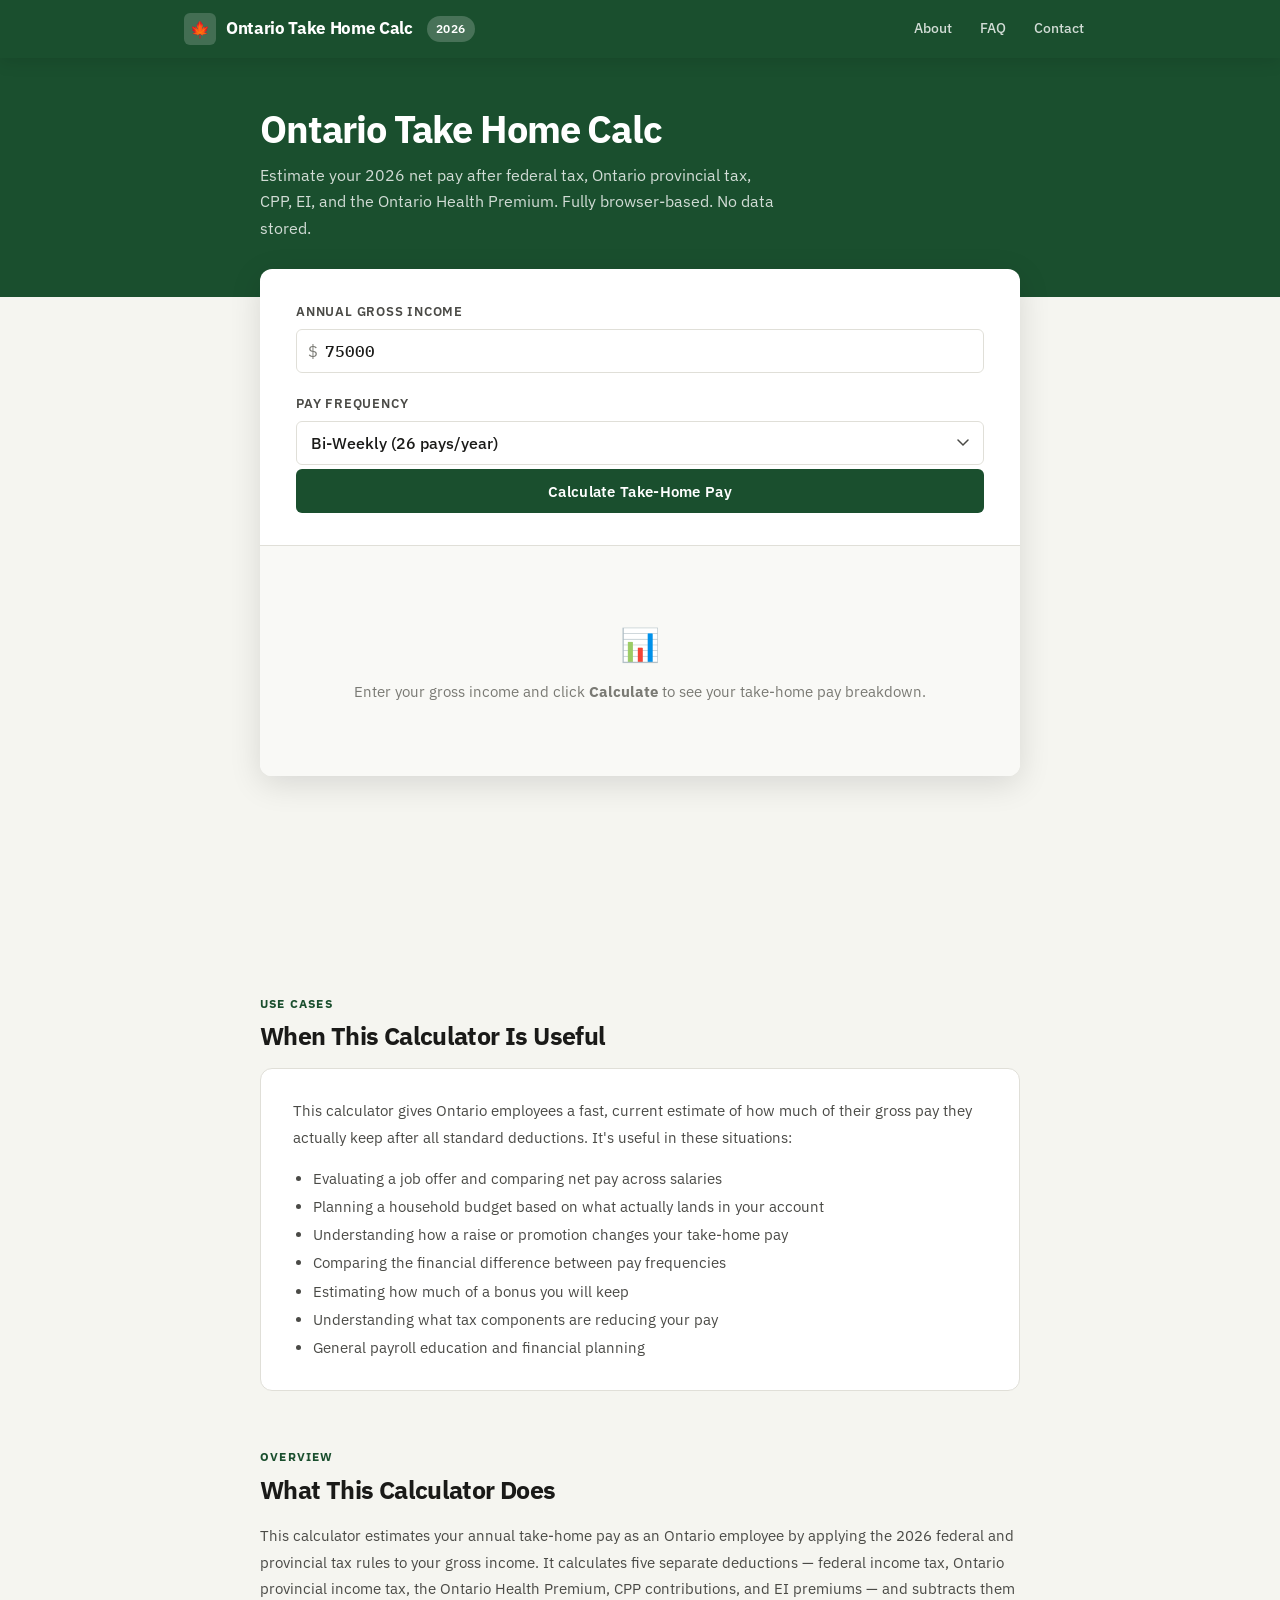
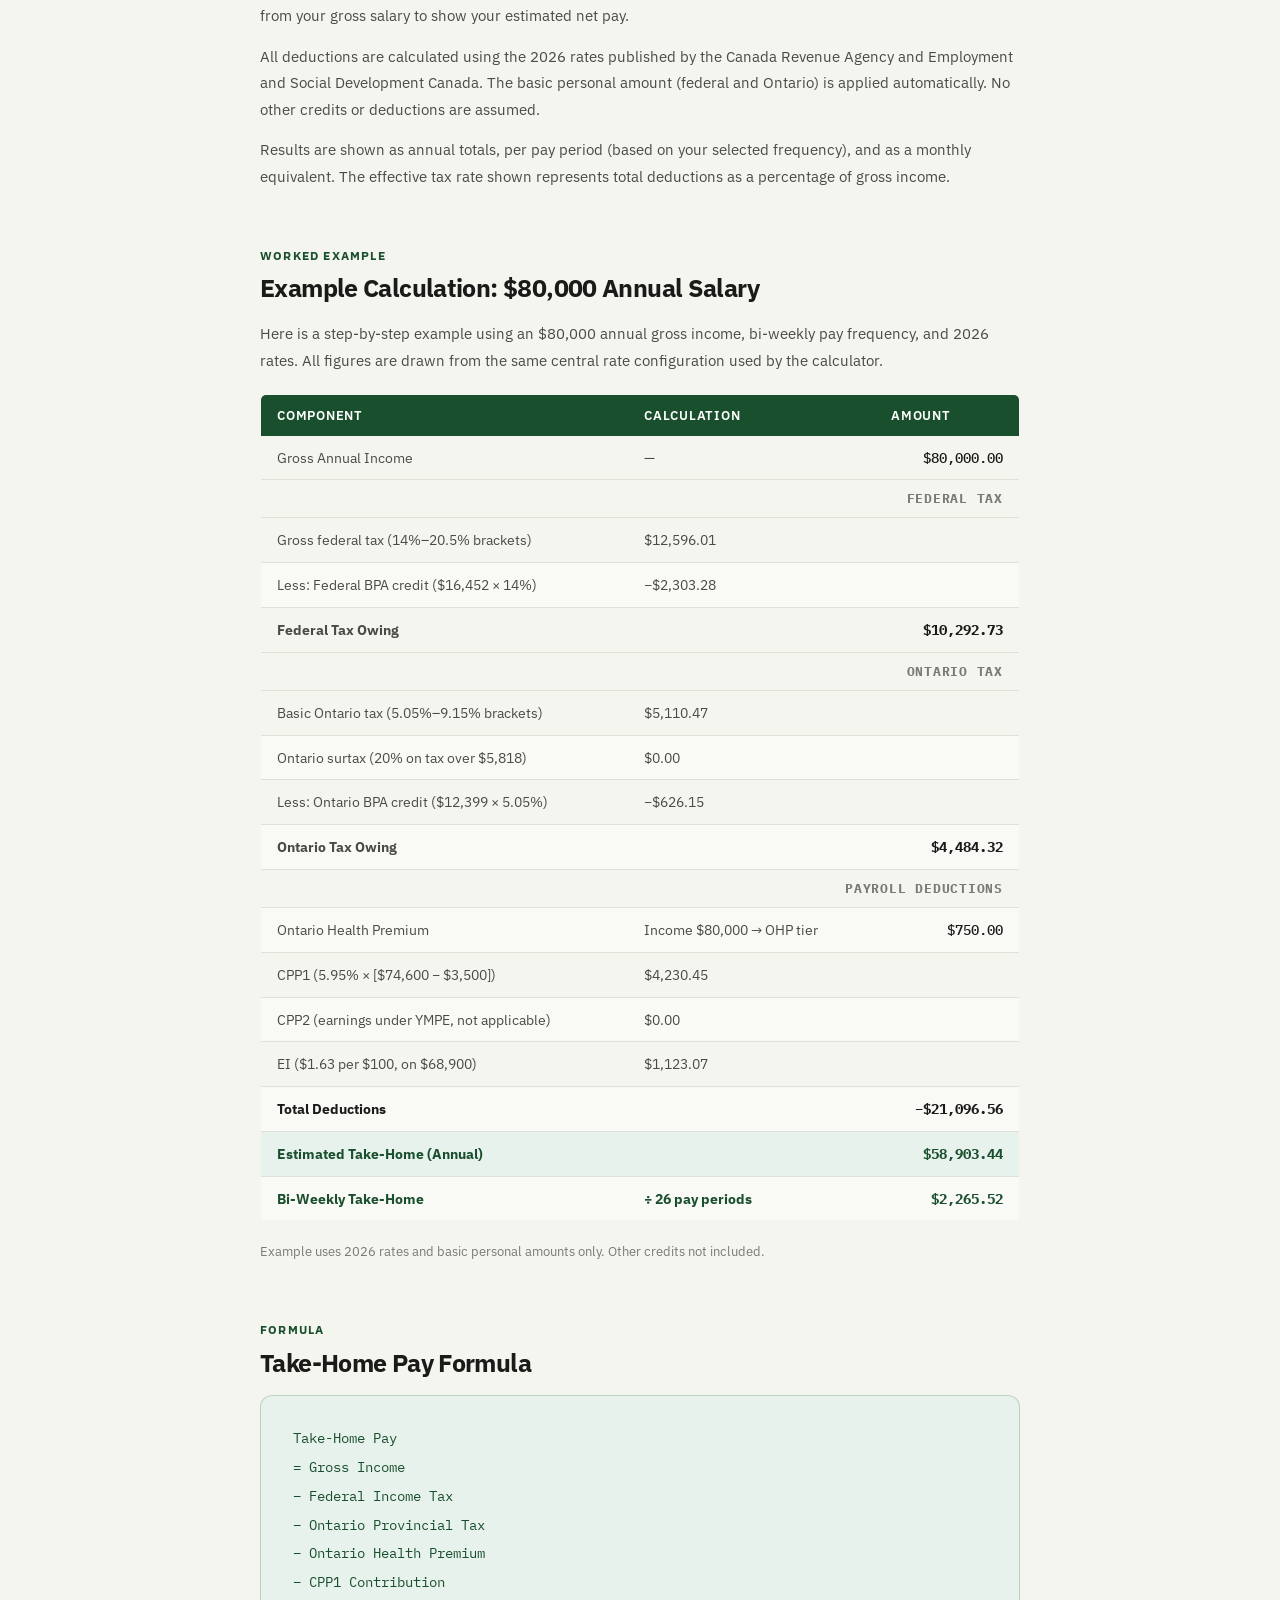
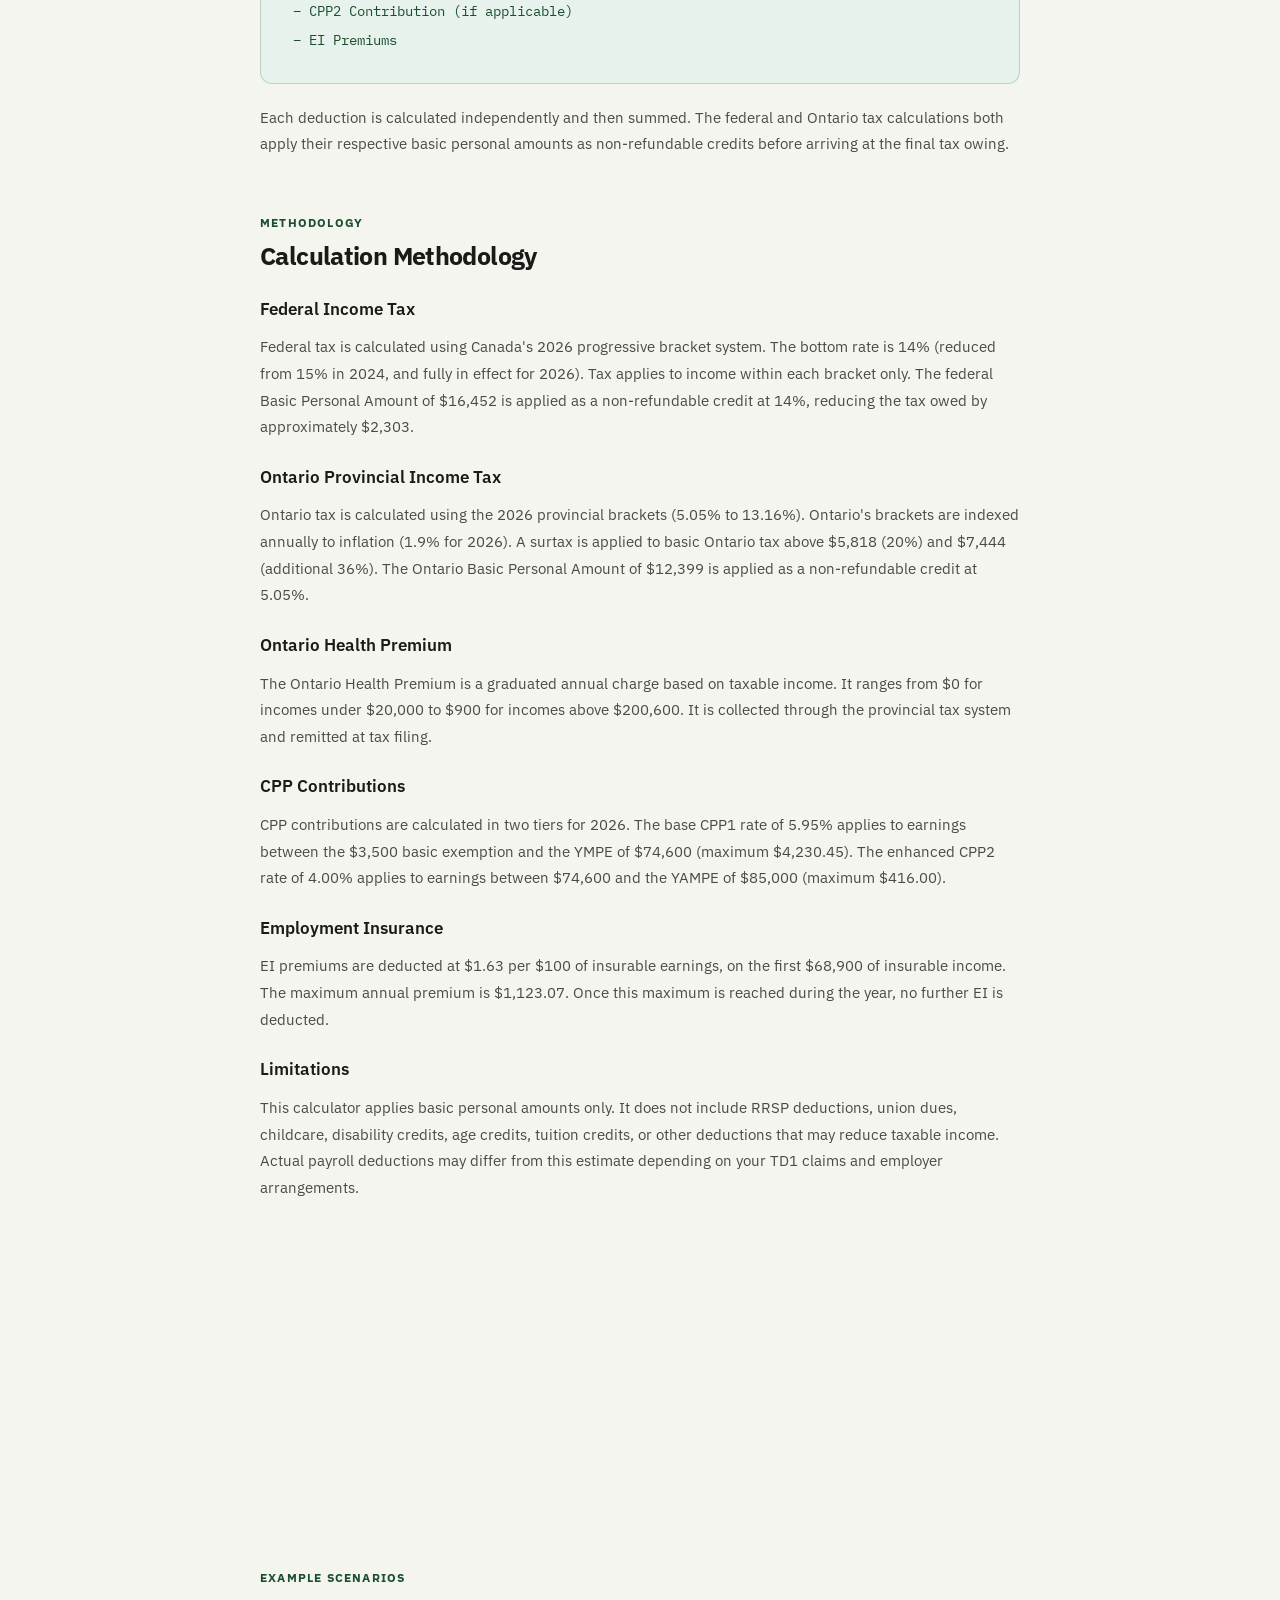
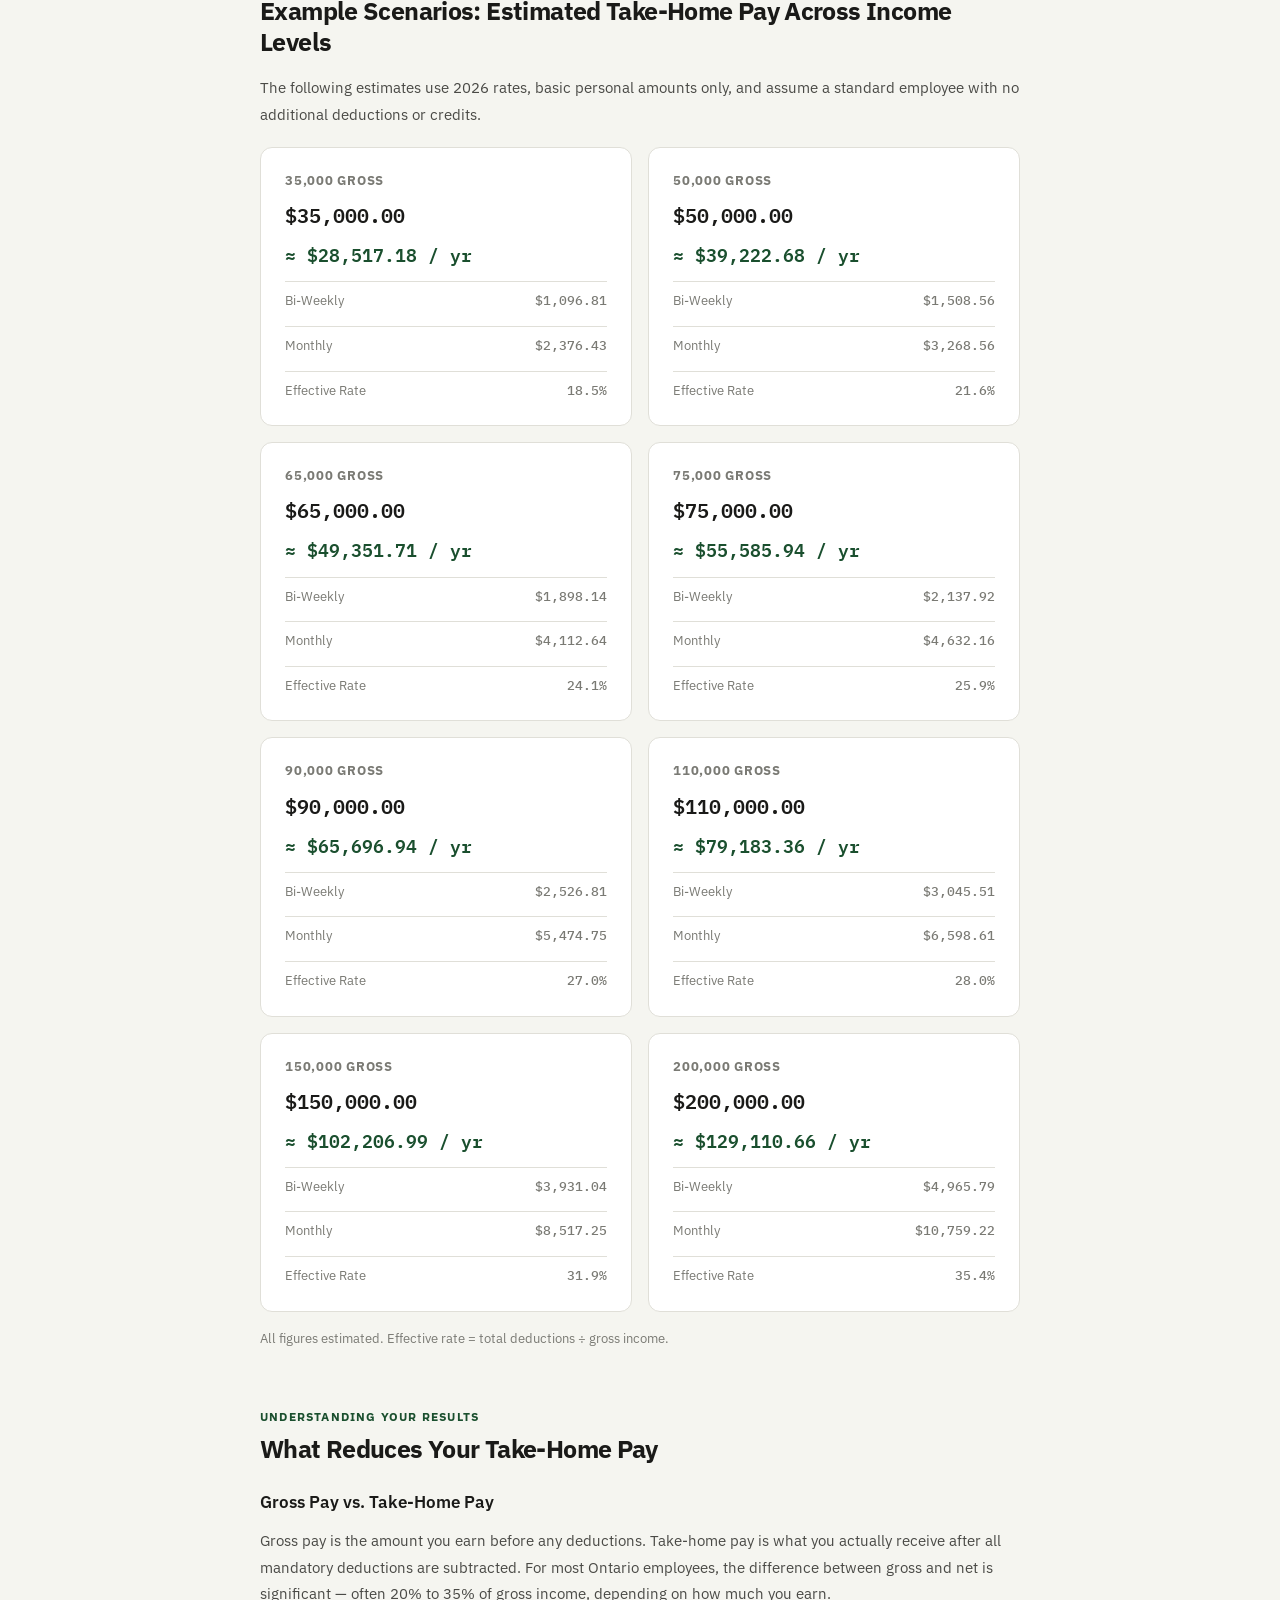
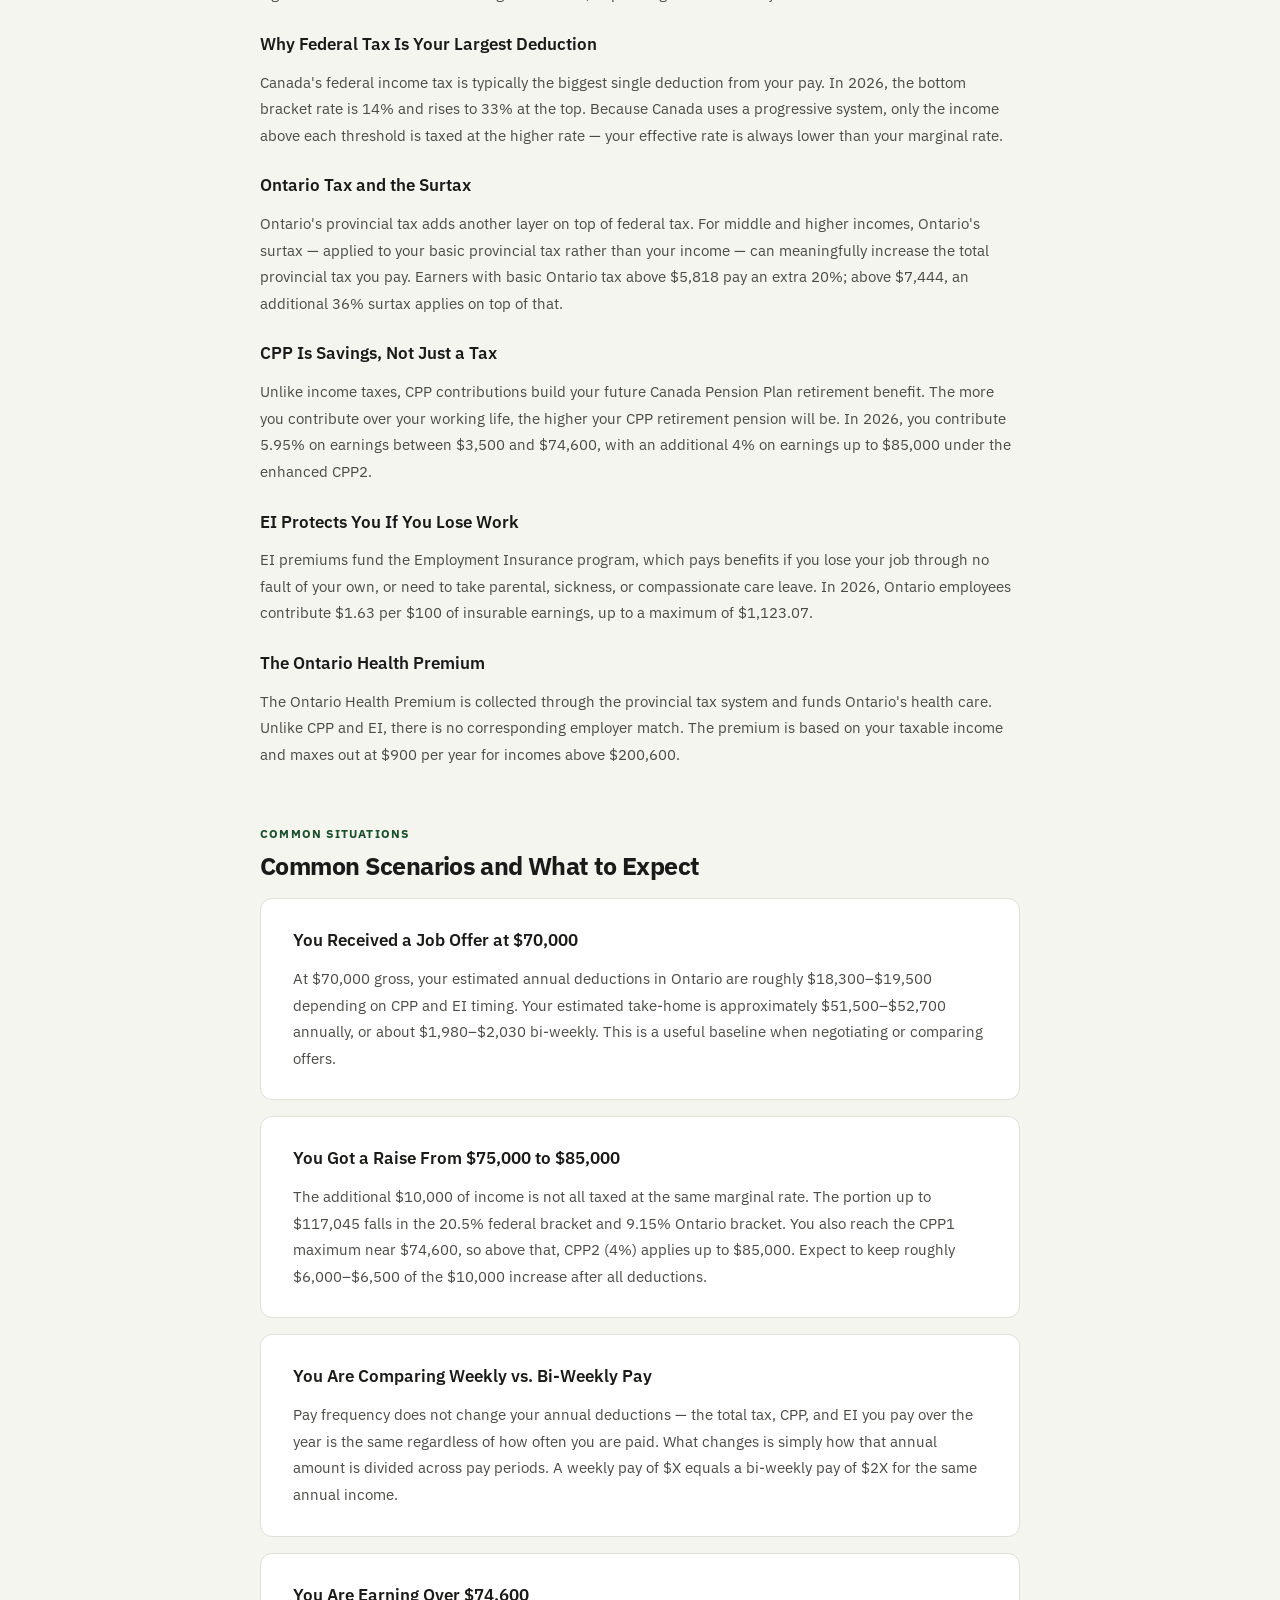
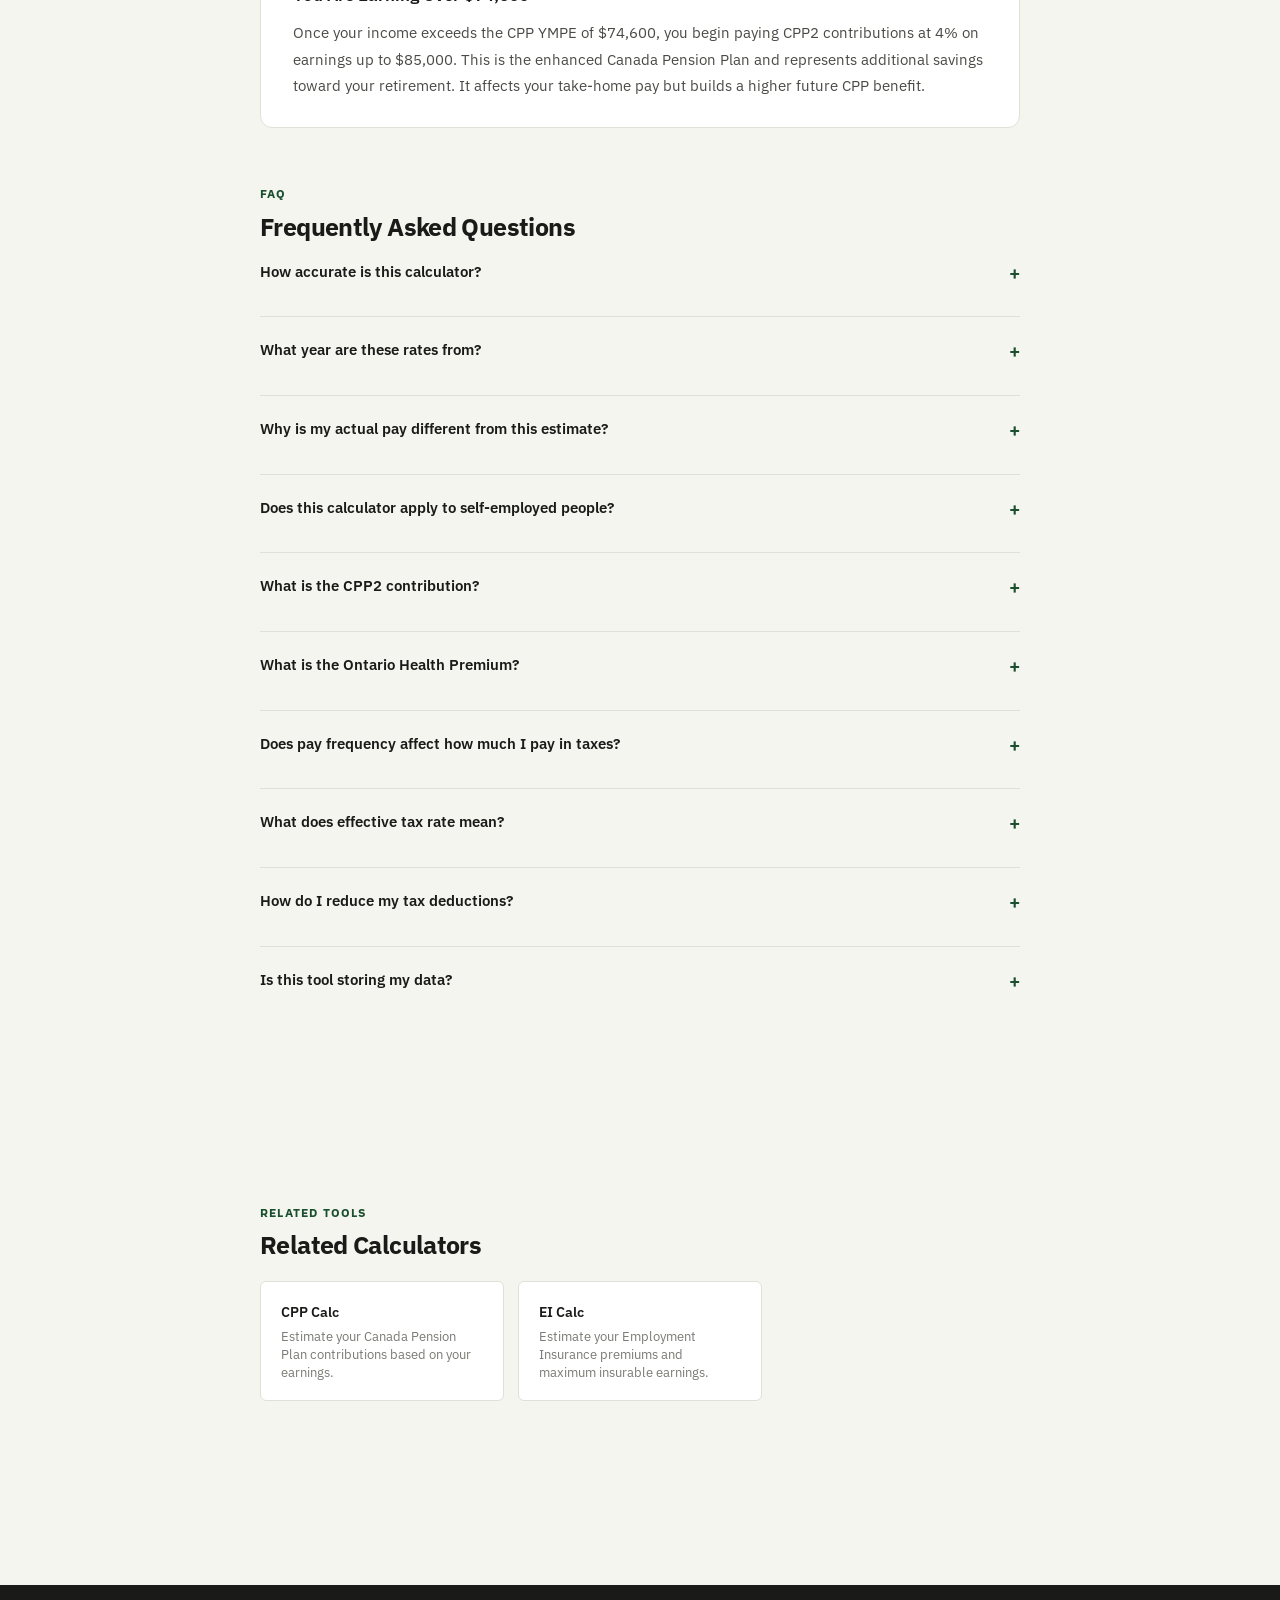
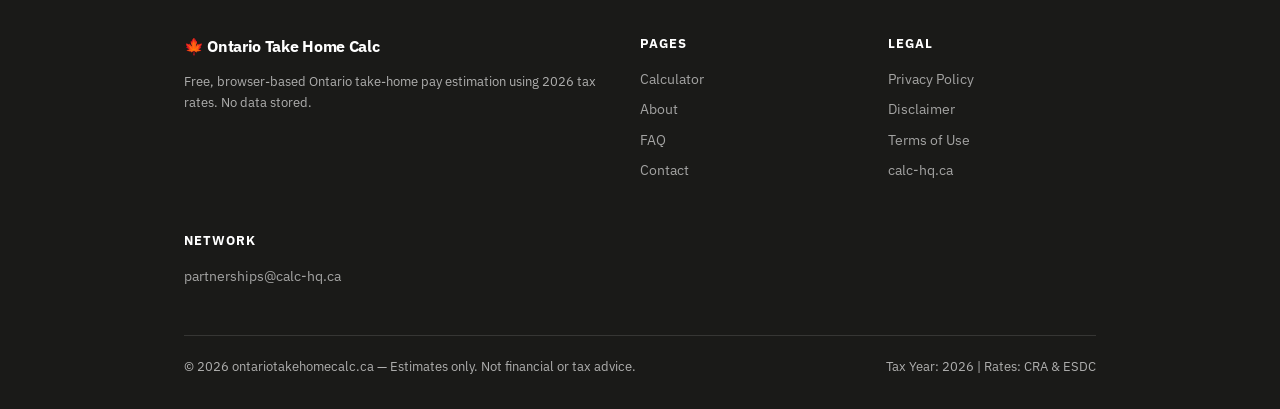
==== index.html @ 79138fdd "updated" ====
<!DOCTYPE html>
<html lang="en-CA">
<head>
  <meta charset="UTF-8">
  <meta name="viewport" content="width=device-width, initial-scale=1.0">
  <title>Ontario Take Home Calc | ontariotakehomecalc.ca</title>
  <meta name="description" content="Calculate your Ontario take-home pay for 2026. Estimates federal tax, Ontario provincial tax, CPP, EI, and Ontario Health Premium based on current 2026 rates.">
  <meta name="robots" content="index, follow">
  <link rel="canonical" href="https://ontariotakehomecalc.ca/">
  <link rel="stylesheet" href="css/style.css">
  <script type="application/ld+json">
  {
    "@context": "https://schema.org",
    "@type": "WebApplication",
    "name": "Ontario Take Home Calc",
    "url": "https://ontariotakehomecalc.ca/",
    "description": "A free browser-based tool to estimate Ontario take-home pay after federal tax, Ontario provincial tax, CPP, EI, and the Ontario Health Premium.",
    "applicationCategory": "FinanceApplication",
    "operatingSystem": "All",
    "browserRequirements": "Requires JavaScript",
    "offers": {
      "@type": "Offer",
      "price": "0",
      "priceCurrency": "CAD"
    }
  }
  </script>
  <!-- Google AdSense -->
  <script async src="https://pagead2.googlesyndication.com/pagead/js/adsbygoogle.js?client=ca-pub-7744853829365165" crossorigin="anonymous"></script>
</head>
<body>

<!-- HEADER -->
<header class="site-header">
  <div class="container">
    <div class="header-inner">
      <a href="/" class="logo">
        <span class="logo-icon">🍁</span>
        Ontario Take Home Calc
        <span class="year-badge">2026</span>
      </a>
      <nav class="header-nav">
        <a href="about.html">About</a>
        <a href="faq.html">FAQ</a>
        <a href="contact.html">Contact</a>
      </nav>
    </div>
  </div>
</header>

<!-- HERO -->
<section class="hero">
  <div class="container">
    <div class="content-width">
      <h1>Ontario Take Home Calc</h1>
      <p>Estimate your 2026 net pay after federal tax, Ontario provincial tax, CPP, EI, and the Ontario Health Premium. Fully browser-based. No data stored.</p>
    </div>
  </div>
</section>

<!-- CALCULATOR -->
<div class="container">
  <div class="content-width">
    <div class="calc-card" id="calculator">

      <!-- INPUTS -->
      <div class="calc-form-section">
        <div class="form-grid">
          <div class="form-group full">
            <label for="grossIncome">Annual Gross Income</label>
            <div class="input-prefix-wrap">
              <span class="input-prefix">$</span>
              <input type="number" id="grossIncome" min="0" max="2000000" step="1000" value="75000" placeholder="e.g. 75000">
            </div>
          </div>
          <div class="form-group full">
            <label for="payFrequency">Pay Frequency</label>
            <select id="payFrequency">
              <option value="weekly">Weekly (52 pays/year)</option>
              <option value="biweekly" selected>Bi-Weekly (26 pays/year)</option>
              <option value="semimonthly">Semi-Monthly (24 pays/year)</option>
              <option value="monthly">Monthly (12 pays/year)</option>
              <option value="annually">Annually (1 pay/year)</option>
            </select>
          </div>
        </div>
        <button class="calc-btn" id="calcBtn" onclick="runCalculator()">Calculate Take-Home Pay</button>
      </div>

      <!-- RESULTS -->
      <div class="calc-results-section" id="resultsSection">
        <div class="results-placeholder" id="resultsPlaceholder">
          <div style="font-size:2rem">📊</div>
          <p>Enter your gross income and click <strong>Calculate</strong> to see your take-home pay breakdown.</p>
        </div>
        <div id="resultsOutput" style="display:none">

          <div class="results-header">
            <div class="takehome-display">
              <div class="takehome-label">Estimated Take-Home Pay</div>
              <div class="takehome-amount" id="r-annualTakeHome">—</div>
              <div class="takehome-period" id="r-annualLabel">Annual</div>
            </div>
            <div class="effective-rate-chip" id="r-effectiveRate">—% effective rate</div>
          </div>

          <!-- Period comparison -->
          <div class="period-grid" id="r-periodGrid">
            <!-- populated by JS -->
          </div>

          <!-- Breakdown table -->
          <div class="results-breakdown" style="margin-top:24px">
            <div class="breakdown-row section-header">Income &amp; Deductions — Tax Year 2026</div>
            <div class="breakdown-row">
              <span class="breakdown-label">Gross Annual Income</span>
              <span class="breakdown-value" id="r-gross">—</span>
            </div>
            <div class="breakdown-row section-header">Federal</div>
            <div class="breakdown-row">
              <span class="breakdown-label">Federal Income Tax<br><span class="breakdown-sub">2026 brackets (14%–33%)</span></span>
              <span class="breakdown-value deduction-amount" id="r-federalTax">—</span>
            </div>
            <div class="breakdown-row section-header">Provincial</div>
            <div class="breakdown-row">
              <span class="breakdown-label">Ontario Provincial Tax<br><span class="breakdown-sub">2026 brackets (5.05%–13.16%) + surtax</span></span>
              <span class="breakdown-value deduction-amount" id="r-ontarioTax">—</span>
            </div>
            <div class="breakdown-row">
              <span class="breakdown-label">Ontario Health Premium<br><span class="breakdown-sub">Based on taxable income</span></span>
              <span class="breakdown-value deduction-amount" id="r-ohp">—</span>
            </div>
            <div class="breakdown-row section-header">Payroll Deductions</div>
            <div class="breakdown-row">
              <span class="breakdown-label">CPP1 Contribution<br><span class="breakdown-sub">5.95% on earnings $3,500–$74,600</span></span>
              <span class="breakdown-value deduction-amount" id="r-cpp1">—</span>
            </div>
            <div class="breakdown-row" id="r-cpp2row">
              <span class="breakdown-label">CPP2 Contribution<br><span class="breakdown-sub">4.00% on earnings $74,600–$85,000</span></span>
              <span class="breakdown-value deduction-amount" id="r-cpp2">—</span>
            </div>
            <div class="breakdown-row">
              <span class="breakdown-label">Employment Insurance (EI)<br><span class="breakdown-sub">$1.63 per $100, max $68,900 insurable</span></span>
              <span class="breakdown-value deduction-amount" id="r-ei">—</span>
            </div>
            <div class="breakdown-row total">
              <span class="breakdown-label">Total Deductions</span>
              <span class="breakdown-value deduction-amount" id="r-totalDeductions">—</span>
            </div>
            <div class="breakdown-row" style="background:var(--accent-light);">
              <span class="breakdown-label" style="font-weight:700;color:var(--accent)">Estimated Annual Take-Home</span>
              <span class="breakdown-value" style="font-weight:700;color:var(--accent);font-size:1.05rem" id="r-takeHomeBottom">—</span>
            </div>
          </div>

          <div class="disclaimer-note">
            ⚠️ <strong>Estimate only.</strong> This calculator uses 2026 federal and Ontario rates with the basic personal amount applied. It does not account for RRSP deductions, other tax credits, additional income sources, or employer-specific arrangements. For precise payroll calculations, consult a payroll professional or use CRA's Payroll Deductions Online Calculator.
          </div>
        </div>
      </div>
    </div>

    <!-- Ad unit -->
    <div class="ad-unit">
      <ins class="adsbygoogle" style="display:block;width:728px;height:90px;" data-ad-client="ca-pub-7744853829365165" data-ad-slot="auto" data-ad-format="horizontal"></ins>
    </div>

  </div><!-- end content-width -->
</div><!-- end container -->


<!-- AUTHORITY CONTENT -->
<div class="container page-content">
  <div class="content-width">

    <!-- WHEN THIS CALCULATOR IS USEFUL -->
    <section class="section">
      <div class="section-label">Use Cases</div>
      <h2>When This Calculator Is Useful</h2>
      <div class="info-box">
        <p>This calculator gives Ontario employees a fast, current estimate of how much of their gross pay they actually keep after all standard deductions. It's useful in these situations:</p>
        <ul style="padding-left:20px;margin-top:10px;color:var(--text-secondary);font-size:0.93rem;line-height:1.9">
          <li>Evaluating a job offer and comparing net pay across salaries</li>
          <li>Planning a household budget based on what actually lands in your account</li>
          <li>Understanding how a raise or promotion changes your take-home pay</li>
          <li>Comparing the financial difference between pay frequencies</li>
          <li>Estimating how much of a bonus you will keep</li>
          <li>Understanding what tax components are reducing your pay</li>
          <li>General payroll education and financial planning</li>
        </ul>
      </div>
    </section>

    <!-- WHAT THIS CALCULATOR DOES -->
    <section class="section">
      <div class="section-label">Overview</div>
      <h2>What This Calculator Does</h2>
      <p>This calculator estimates your annual take-home pay as an Ontario employee by applying the 2026 federal and provincial tax rules to your gross income. It calculates five separate deductions — federal income tax, Ontario provincial income tax, the Ontario Health Premium, CPP contributions, and EI premiums — and subtracts them from your gross salary to show your estimated net pay.</p>
      <p>All deductions are calculated using the 2026 rates published by the Canada Revenue Agency and Employment and Social Development Canada. The basic personal amount (federal and Ontario) is applied automatically. No other credits or deductions are assumed.</p>
      <p>Results are shown as annual totals, per pay period (based on your selected frequency), and as a monthly equivalent. The effective tax rate shown represents total deductions as a percentage of gross income.</p>
    </section>

    <!-- EXAMPLE CALCULATION -->
    <section class="section">
      <div class="section-label">Worked Example</div>
      <h2>Example Calculation: $80,000 Annual Salary</h2>
      <p>Here is a step-by-step example using an $80,000 annual gross income, bi-weekly pay frequency, and 2026 rates. All figures are drawn from the same central rate configuration used by the calculator.</p>

      <table class="example-table" id="exampleTable">
        <thead>
          <tr><th>Component</th><th>Calculation</th><th>Amount</th></tr>
        </thead>
        <tbody id="exampleBody">
          <!-- populated by JS from config -->
        </tbody>
      </table>
      <p style="font-size:0.82rem;color:var(--text-muted)">Example uses 2026 rates and basic personal amounts only. Other credits not included.</p>
    </section>

    <!-- FORMULA -->
    <section class="section">
      <div class="section-label">Formula</div>
      <h2>Take-Home Pay Formula</h2>
      <div class="info-box green">
        <p style="font-family:'IBM Plex Mono',monospace;font-size:0.9rem;line-height:2;color:var(--accent)">
          Take-Home Pay<br>
          = Gross Income<br>
          − Federal Income Tax<br>
          − Ontario Provincial Tax<br>
          − Ontario Health Premium<br>
          − CPP1 Contribution<br>
          − CPP2 Contribution (if applicable)<br>
          − EI Premiums
        </p>
      </div>
      <p>Each deduction is calculated independently and then summed. The federal and Ontario tax calculations both apply their respective basic personal amounts as non-refundable credits before arriving at the final tax owing.</p>
    </section>

    <!-- METHODOLOGY -->
    <section class="section">
      <div class="section-label">Methodology</div>
      <h2>Calculation Methodology</h2>

      <h3>Federal Income Tax</h3>
      <p>Federal tax is calculated using Canada's 2026 progressive bracket system. The bottom rate is 14% (reduced from 15% in 2024, and fully in effect for 2026). Tax applies to income within each bracket only. The federal Basic Personal Amount of $16,452 is applied as a non-refundable credit at 14%, reducing the tax owed by approximately $2,303.</p>

      <h3>Ontario Provincial Income Tax</h3>
      <p>Ontario tax is calculated using the 2026 provincial brackets (5.05% to 13.16%). Ontario's brackets are indexed annually to inflation (1.9% for 2026). A surtax is applied to basic Ontario tax above $5,818 (20%) and $7,444 (additional 36%). The Ontario Basic Personal Amount of $12,399 is applied as a non-refundable credit at 5.05%.</p>

      <h3>Ontario Health Premium</h3>
      <p>The Ontario Health Premium is a graduated annual charge based on taxable income. It ranges from $0 for incomes under $20,000 to $900 for incomes above $200,600. It is collected through the provincial tax system and remitted at tax filing.</p>

      <h3>CPP Contributions</h3>
      <p>CPP contributions are calculated in two tiers for 2026. The base CPP1 rate of 5.95% applies to earnings between the $3,500 basic exemption and the YMPE of $74,600 (maximum $4,230.45). The enhanced CPP2 rate of 4.00% applies to earnings between $74,600 and the YAMPE of $85,000 (maximum $416.00).</p>

      <h3>Employment Insurance</h3>
      <p>EI premiums are deducted at $1.63 per $100 of insurable earnings, on the first $68,900 of insurable income. The maximum annual premium is $1,123.07. Once this maximum is reached during the year, no further EI is deducted.</p>

      <h3>Limitations</h3>
      <p>This calculator applies basic personal amounts only. It does not include RRSP deductions, union dues, childcare, disability credits, age credits, tuition credits, or other deductions that may reduce taxable income. Actual payroll deductions may differ from this estimate depending on your TD1 claims and employer arrangements.</p>
    </section>

    <!-- Ad unit -->
    <div class="ad-unit">
      <ins class="adsbygoogle" style="display:block;width:336px;height:280px;" data-ad-client="ca-pub-7744853829365165" data-ad-slot="auto" data-ad-format="rectangle"></ins>
    </div>

    <!-- EXAMPLE SCENARIOS -->
    <section class="section">
      <div class="section-label">Example Scenarios</div>
      <h2>Example Scenarios: Estimated Take-Home Pay Across Income Levels</h2>
      <p>The following estimates use 2026 rates, basic personal amounts only, and assume a standard employee with no additional deductions or credits.</p>
      <div class="scenarios-grid" id="scenariosGrid">
        <!-- populated by JS -->
      </div>
      <p style="font-size:0.82rem;color:var(--text-muted);margin-top:16px">All figures estimated. Effective rate = total deductions ÷ gross income.</p>
    </section>

    <!-- UNDERSTANDING -->
    <section class="section">
      <div class="section-label">Understanding Your Results</div>
      <h2>What Reduces Your Take-Home Pay</h2>

      <h3>Gross Pay vs. Take-Home Pay</h3>
      <p>Gross pay is the amount you earn before any deductions. Take-home pay is what you actually receive after all mandatory deductions are subtracted. For most Ontario employees, the difference between gross and net is significant — often 20% to 35% of gross income, depending on how much you earn.</p>

      <h3>Why Federal Tax Is Your Largest Deduction</h3>
      <p>Canada's federal income tax is typically the biggest single deduction from your pay. In 2026, the bottom bracket rate is 14% and rises to 33% at the top. Because Canada uses a progressive system, only the income above each threshold is taxed at the higher rate — your effective rate is always lower than your marginal rate.</p>

      <h3>Ontario Tax and the Surtax</h3>
      <p>Ontario's provincial tax adds another layer on top of federal tax. For middle and higher incomes, Ontario's surtax — applied to your basic provincial tax rather than your income — can meaningfully increase the total provincial tax you pay. Earners with basic Ontario tax above $5,818 pay an extra 20%; above $7,444, an additional 36% surtax applies on top of that.</p>

      <h3>CPP Is Savings, Not Just a Tax</h3>
      <p>Unlike income taxes, CPP contributions build your future Canada Pension Plan retirement benefit. The more you contribute over your working life, the higher your CPP retirement pension will be. In 2026, you contribute 5.95% on earnings between $3,500 and $74,600, with an additional 4% on earnings up to $85,000 under the enhanced CPP2.</p>

      <h3>EI Protects You If You Lose Work</h3>
      <p>EI premiums fund the Employment Insurance program, which pays benefits if you lose your job through no fault of your own, or need to take parental, sickness, or compassionate care leave. In 2026, Ontario employees contribute $1.63 per $100 of insurable earnings, up to a maximum of $1,123.07.</p>

      <h3>The Ontario Health Premium</h3>
      <p>The Ontario Health Premium is collected through the provincial tax system and funds Ontario's health care. Unlike CPP and EI, there is no corresponding employer match. The premium is based on your taxable income and maxes out at $900 per year for incomes above $200,600.</p>
    </section>

    <!-- COMMON SCENARIOS -->
    <section class="section">
      <div class="section-label">Common Situations</div>
      <h2>Common Scenarios and What to Expect</h2>

      <div class="info-box" style="margin-bottom:16px">
        <h3 style="margin-top:0">You Received a Job Offer at $70,000</h3>
        <p>At $70,000 gross, your estimated annual deductions in Ontario are roughly $18,300–$19,500 depending on CPP and EI timing. Your estimated take-home is approximately $51,500–$52,700 annually, or about $1,980–$2,030 bi-weekly. This is a useful baseline when negotiating or comparing offers.</p>
      </div>

      <div class="info-box" style="margin-bottom:16px">
        <h3 style="margin-top:0">You Got a Raise From $75,000 to $85,000</h3>
        <p>The additional $10,000 of income is not all taxed at the same marginal rate. The portion up to $117,045 falls in the 20.5% federal bracket and 9.15% Ontario bracket. You also reach the CPP1 maximum near $74,600, so above that, CPP2 (4%) applies up to $85,000. Expect to keep roughly $6,000–$6,500 of the $10,000 increase after all deductions.</p>
      </div>

      <div class="info-box" style="margin-bottom:16px">
        <h3 style="margin-top:0">You Are Comparing Weekly vs. Bi-Weekly Pay</h3>
        <p>Pay frequency does not change your annual deductions — the total tax, CPP, and EI you pay over the year is the same regardless of how often you are paid. What changes is simply how that annual amount is divided across pay periods. A weekly pay of $X equals a bi-weekly pay of $2X for the same annual income.</p>
      </div>

      <div class="info-box">
        <h3 style="margin-top:0">You Are Earning Over $74,600</h3>
        <p>Once your income exceeds the CPP YMPE of $74,600, you begin paying CPP2 contributions at 4% on earnings up to $85,000. This is the enhanced Canada Pension Plan and represents additional savings toward your retirement. It affects your take-home pay but builds a higher future CPP benefit.</p>
      </div>
    </section>

    <!-- FAQ -->
    <section class="section">
      <div class="section-label">FAQ</div>
      <h2>Frequently Asked Questions</h2>
      <div id="faqList">
        <!-- populated by JS -->
      </div>
    </section>

    <!-- Ad unit -->
    <div class="ad-unit">
      <ins class="adsbygoogle" style="display:block;width:728px;height:90px;" data-ad-client="ca-pub-7744853829365165" data-ad-slot="auto" data-ad-format="horizontal"></ins>
    </div>

    <!-- RELATED CALCULATORS -->
    <section class="section">
      <div class="section-label">Related Tools</div>
      <h2>Related Calculators</h2>
      <div class="related-grid" id="relatedGrid">
        <!-- populated by JS -->
      </div>
    </section>

  </div>
</div>

<!-- FOOTER -->
<footer class="site-footer">
  <div class="container">
    <div class="footer-grid">
      <div class="footer-brand">
        <div class="logo">🍁 Ontario Take Home Calc</div>
        <p>Free, browser-based Ontario take-home pay estimation using 2026 tax rates. No data stored.</p>
      </div>
      <div class="footer-col">
        <h4>Pages</h4>
        <a href="/">Calculator</a>
        <a href="about.html">About</a>
        <a href="faq.html">FAQ</a>
        <a href="contact.html">Contact</a>
      </div>
      <div class="footer-col">
        <h4>Legal</h4>
        <a href="privacy-policy.html">Privacy Policy</a>
        <a href="disclaimer.html">Disclaimer</a>
        <a href="terms.html">Terms of Use</a>
        <a href="https://calc-hq.ca" target="_blank" rel="noopener">calc-hq.ca</a>
      </div>
      <div class="footer-col">
        <h4>Network</h4>
        <a href="mailto:partnerships@calc-hq.ca">partnerships@calc-hq.ca</a>
      </div>
    </div>
    <div class="footer-bottom">
      <span>© 2026 ontariotakehomecalc.ca — Estimates only. Not financial or tax advice.</span>
      <span>Tax Year: 2026 | Rates: CRA &amp; ESDC</span>
    </div>
  </div>
</footer>

<script src="js/network.js"></script>
<script src="js/config.js"></script>
<script src="js/calculator.js"></script>
<script>
// ─── UI CONTROLLER ────────────────────────────────────────────────────────────

function runCalculator() {
  const gross = parseFloat(document.getElementById('grossIncome').value) || 0;
  const freq  = document.getElementById('payFrequency').value;

  if (gross <= 0) {
    alert('Please enter a gross income greater than $0.');
    return;
  }
  if (gross > 2000000) {
    alert('Please enter an income under $2,000,000.');
    return;
  }

  const r = calculateTakeHome(gross, freq);
  displayResults(r);
}

function displayResults(r) {
  document.getElementById('resultsPlaceholder').style.display = 'none';
  document.getElementById('resultsOutput').style.display = 'block';

  document.getElementById('r-annualTakeHome').textContent = fmt(r.annualTakeHome);
  document.getElementById('r-annualLabel').textContent = 'Per Year (estimated)';
  document.getElementById('r-effectiveRate').textContent = fmtPct(r.effectiveRate) + ' effective rate';

  document.getElementById('r-gross').textContent = fmt(r.grossAnnual);
  document.getElementById('r-federalTax').textContent = '−' + fmt(r.federalTax);
  document.getElementById('r-ontarioTax').textContent = '−' + fmt(r.ontarioTax);
  document.getElementById('r-ohp').textContent = '−' + fmt(r.ohp);
  document.getElementById('r-cpp1').textContent = '−' + fmt(r.cpp1);
  document.getElementById('r-cpp2').textContent = '−' + fmt(r.cpp2);
  document.getElementById('r-ei').textContent = '−' + fmt(r.ei);
  document.getElementById('r-totalDeductions').textContent = '−' + fmt(r.totalDeductions);
  document.getElementById('r-takeHomeBottom').textContent = fmt(r.annualTakeHome);

  // Show/hide CPP2 row
  document.getElementById('r-cpp2row').style.display = r.cpp2 > 0 ? 'flex' : 'none';

  // Period grid
  const grid = document.getElementById('r-periodGrid');
  const freqLabel = TAX_CONFIG.payFrequencies[document.getElementById('payFrequency').value].label;
  grid.innerHTML = `
    <div class="period-card highlight">
      <div class="period-card-label">${freqLabel}</div>
      <div class="period-card-amount">${fmt(r.perPeriodNet)}</div>
      <div class="period-card-sub">per pay period</div>
    </div>
    <div class="period-card">
      <div class="period-card-label">Monthly</div>
      <div class="period-card-amount">${fmt(r.monthlyNet)}</div>
      <div class="period-card-sub">per month</div>
    </div>
    <div class="period-card">
      <div class="period-card-label">Annual</div>
      <div class="period-card-amount">${fmt(r.annualTakeHome)}</div>
      <div class="period-card-sub">per year</div>
    </div>
  `;

  // Scroll to results
  document.getElementById('resultsSection').scrollIntoView({ behavior: 'smooth', block: 'nearest' });
}

// ─── EXAMPLE TABLE (uses config) ─────────────────────────────────────────────
function buildExampleTable() {
  const exGross = 80000;
  const r = calculateTakeHome(exGross, 'biweekly');
  const body = document.getElementById('exampleBody');

  const cfg = TAX_CONFIG;
  const federalBPA = calcFederalBPA(exGross);
  const federalGrossTax = calcProgressiveTax(exGross, cfg.federal.brackets);
  const federalCredit = federalBPA * cfg.federal.creditRate;
  const ontarioGrossTax = calcProgressiveTax(exGross, cfg.ontario.brackets);
  const ontarioCredit = cfg.ontario.bpa * cfg.ontario.creditRate;
  const ontarioSurtax = calcOntarioSurtax(ontarioGrossTax);

  body.innerHTML = `
    <tr><td>Gross Annual Income</td><td>—</td><td>${fmt(exGross)}</td></tr>
    <tr><td colspan="3" style="font-weight:700;background:#f5f5f0;padding:8px 16px;font-size:0.8rem;text-transform:uppercase;letter-spacing:0.06em;color:#7a7a74">Federal Tax</td></tr>
    <tr><td>Gross federal tax (14%–20.5% brackets)</td><td>${fmt(federalGrossTax)}</td><td></td></tr>
    <tr><td>Less: Federal BPA credit ($${cfg.federal.bpa.toLocaleString()} × 14%)</td><td>−${fmt(federalCredit)}</td><td></td></tr>
    <tr><td><strong>Federal Tax Owing</strong></td><td></td><td><strong>${fmt(r.federalTax)}</strong></td></tr>
    <tr><td colspan="3" style="font-weight:700;background:#f5f5f0;padding:8px 16px;font-size:0.8rem;text-transform:uppercase;letter-spacing:0.06em;color:#7a7a74">Ontario Tax</td></tr>
    <tr><td>Basic Ontario tax (5.05%–9.15% brackets)</td><td>${fmt(ontarioGrossTax)}</td><td></td></tr>
    <tr><td>Ontario surtax (20% on tax over $${cfg.ontario.surtax.threshold1.toLocaleString()})</td><td>${fmt(ontarioSurtax)}</td><td></td></tr>
    <tr><td>Less: Ontario BPA credit ($${cfg.ontario.bpa.toLocaleString()} × 5.05%)</td><td>−${fmt(ontarioCredit)}</td><td></td></tr>
    <tr><td><strong>Ontario Tax Owing</strong></td><td></td><td><strong>${fmt(r.ontarioTax)}</strong></td></tr>
    <tr><td colspan="3" style="font-weight:700;background:#f5f5f0;padding:8px 16px;font-size:0.8rem;text-transform:uppercase;letter-spacing:0.06em;color:#7a7a74">Payroll Deductions</td></tr>
    <tr><td>Ontario Health Premium</td><td>Income $${exGross.toLocaleString()} → OHP tier</td><td>${fmt(r.ohp)}</td></tr>
    <tr><td>CPP1 (5.95% × [$${cfg.cpp.ympe.toLocaleString()} − $${cfg.cpp.basicExemption.toLocaleString()}])</td><td>${fmt(r.cpp1)}</td><td></td></tr>
    <tr><td>CPP2 (earnings under YMPE, not applicable)</td><td>$0.00</td><td></td></tr>
    <tr><td>EI ($1.63 per $100, on $${Math.min(exGross, cfg.ei.mie).toLocaleString()})</td><td>${fmt(r.ei)}</td><td></td></tr>
    <tr class="table-total"><td><strong>Total Deductions</strong></td><td></td><td><strong>−${fmt(r.totalDeductions)}</strong></td></tr>
    <tr class="table-result"><td><strong>Estimated Take-Home (Annual)</strong></td><td></td><td><strong>${fmt(r.annualTakeHome)}</strong></td></tr>
    <tr class="table-result"><td><strong>Bi-Weekly Take-Home</strong></td><td>÷ 26 pay periods</td><td><strong>${fmt(r.perPeriodNet)}</strong></td></tr>
  `;
}

// ─── SCENARIOS (uses config) ─────────────────────────────────────────────────
function buildScenarios() {
  const incomes = [35000, 50000, 65000, 75000, 90000, 110000, 150000, 200000];
  const grid = document.getElementById('scenariosGrid');
  grid.innerHTML = '';

  incomes.forEach(inc => {
    const r = calculateTakeHome(inc, 'biweekly');
    const card = document.createElement('div');
    card.className = 'scenario-card';
    card.innerHTML = `
      <div class="scenario-title">${inc >= 100000 ? inc.toLocaleString() : inc.toLocaleString()} gross</div>
      <div class="scenario-income">${fmt(inc)}</div>
      <div class="scenario-net">≈ ${fmt(r.annualTakeHome)} / yr</div>
      <div class="scenario-row">
        <span>Bi-Weekly</span>
        <span>${fmt(r.perPeriodNet)}</span>
      </div>
      <div class="scenario-row">
        <span>Monthly</span>
        <span>${fmt(r.monthlyNet)}</span>
      </div>
      <div class="scenario-row">
        <span>Effective Rate</span>
        <span>${fmtPct(r.effectiveRate)}</span>
      </div>
    `;
    grid.appendChild(card);
  });
}

// ─── FAQ ─────────────────────────────────────────────────────────────────────
const faqs = [
  {
    q: "How accurate is this calculator?",
    a: "This calculator provides a close estimate for most Ontario employees with straightforward payroll situations. It uses 2026 CRA-published rates and applies the basic personal amount only. Results may differ from your actual payslip if you have RRSP deductions, additional TD1 claims, union dues, employer benefits, or multiple income sources."
  },
  {
    q: `What year are these rates from?`,
    a: `All rates, brackets, and thresholds in this calculator are for the ${TAX_CONFIG.taxYear} tax year, based on information published by the Canada Revenue Agency and Employment and Social Development Canada.`
  },
  {
    q: "Why is my actual pay different from this estimate?",
    a: "Your employer calculates payroll deductions per pay period using CRA payroll tables, which may produce slightly different results than an annualized estimate. Your TD1 claims (additional personal credits), employer benefit deductions, union dues, or pension plan contributions will also reduce your take-home pay beyond what this calculator shows."
  },
  {
    q: "Does this calculator apply to self-employed people?",
    a: "No. This calculator is designed for employees. Self-employed individuals pay both the employee and employer share of CPP (11.9% on pensionable earnings), do not have EI deducted unless they opt in, and have different tax filing obligations. A different tool is appropriate for self-employment income."
  },
  {
    q: `What is the CPP2 contribution?`,
    a: `CPP2 is the enhanced second tier of Canada Pension Plan contributions. For ${TAX_CONFIG.taxYear}, it applies to employment earnings between $${TAX_CONFIG.cpp.ympe.toLocaleString()} and $${TAX_CONFIG.cpp.yampe.toLocaleString()}, at a rate of ${TAX_CONFIG.cpp.rate2 * 100}%. The maximum CPP2 employee contribution is $${TAX_CONFIG.cpp.maxContribution2.toFixed(2)}. It builds a higher CPP retirement benefit.`
  },
  {
    q: "What is the Ontario Health Premium?",
    a: `The Ontario Health Premium is an annual charge collected through the provincial tax system. It applies to residents with taxable income over $20,000. The premium ranges from $0 to $${TAX_CONFIG.ohp[TAX_CONFIG.ohp.length - 1].calc().toString() === "0" ? 900 : 900}, depending on income. It is not a payroll deduction per period — it is settled at tax filing.`
  },
  {
    q: "Does pay frequency affect how much I pay in taxes?",
    a: "No. Your total annual deductions are the same regardless of how often you are paid. Pay frequency only affects how those annual deductions are spread across your paycheques. Weekly, bi-weekly, semi-monthly, and monthly pay all result in the same annual total."
  },
  {
    q: "What does effective tax rate mean?",
    a: "Your effective rate is the total of all your deductions (taxes + CPP + EI) divided by your gross income. It tells you what percentage of your gross pay you are not keeping. Your marginal rate is the rate that applies to your last dollar of income, which is always higher than your effective rate."
  },
  {
    q: "How do I reduce my tax deductions?",
    a: "The most common way to reduce income tax deductions is to contribute to an RRSP. RRSP contributions reduce your taxable income dollar-for-dollar, which can lower both federal and Ontario tax. Other non-refundable credits (childcare, medical, tuition) can also reduce your annual tax, though they are typically settled at tax filing rather than through payroll."
  },
  {
    q: "Is this tool storing my data?",
    a: "No. This calculator runs entirely in your browser. Your income and results are never sent to any server. No account is required. No data is saved or stored."
  }
];

function buildFAQ() {
  const list = document.getElementById('faqList');
  list.innerHTML = '';
  faqs.forEach(item => {
    const div = document.createElement('div');
    div.className = 'faq-item';
    div.innerHTML = `
      <div class="faq-q" onclick="toggleFAQ(this.parentElement)">${item.q}</div>
      <div class="faq-a">${item.a}</div>
    `;
    list.appendChild(div);
  });
}

function toggleFAQ(el) {
  el.classList.toggle('open');
}

// ─── RELATED TOOLS (driven by network.js) ─────────────────────────────────────
function buildRelatedTools() {
  const grid = document.getElementById('relatedGrid');
  if (!grid) return;
  grid.innerHTML = '';
  if (typeof NETWORK_TOOLS === 'undefined') return;
  const thisSite = 'ontariotakehomecalc.ca';
  const tools = NETWORK_TOOLS.filter(t => t.live === true && !t.url.includes(thisSite));
  if (tools.length === 0) {
    grid.innerHTML = '<p style="color:var(--text-muted);font-size:0.9rem">No related tools available.</p>';
    return;
  }
  tools.forEach(tool => {
    const a = document.createElement('a');
    a.className = 'related-card';
    a.href = tool.url;
    a.target = '_blank';
    a.rel = 'noopener';
    a.innerHTML = `
      <div class="related-card-title">${tool.name}</div>
      <div class="related-card-desc">${tool.desc}</div>
    `;
    grid.appendChild(a);
  });
}

// ─── INIT ─────────────────────────────────────────────────────────────────────
document.addEventListener('DOMContentLoaded', () => {
  const fy = document.getElementById('footerYear'); if (fy) fy.textContent = TAX_CONFIG.taxYear;
  buildExampleTable();
  buildScenarios();
  buildFAQ();
  buildRelatedTools();

  // Auto-run on income input change
  document.getElementById('grossIncome').addEventListener('keydown', e => {
    if (e.key === 'Enter') runCalculator();
  });
  document.getElementById('payFrequency').addEventListener('change', () => {
    const val = parseFloat(document.getElementById('grossIncome').value);
    if (val > 0) runCalculator();
  });
});

// Ads
(adsbygoogle = window.adsbygoogle || []).push({});
(adsbygoogle = window.adsbygoogle || []).push({});
(adsbygoogle = window.adsbygoogle || []).push({});
</script>
</body>
</html>
---- css/style.css ----
/* Ontario Take Home Calc — Main Stylesheet */
/* Aesthetic: Clean government-grade authority with a modern twist */
/* Fonts: IBM Plex Sans (body) + IBM Plex Mono (numbers) */

@import url('https://fonts.googleapis.com/css2?family=IBM+Plex+Sans:wght@300;400;500;600;700&family=IBM+Plex+Mono:wght@400;500;600&display=swap');

/* ─── CSS VARIABLES ──────────────────────────────────────────────────────────── */
:root {
  --bg:         #f5f5f0;
  --surface:    #ffffff;
  --surface-2:  #f9f9f6;
  --border:     #e0dfd8;
  --border-2:   #c8c7be;

  --text-primary:   #1a1a18;
  --text-secondary: #4a4a46;
  --text-muted:     #7a7a74;

  --accent:       #1a4f2e;      /* Deep Ontario green */
  --accent-light: #e8f2ec;
  --accent-mid:   #2d7a47;
  --accent-hover: #153d24;

  --red:    #c0392b;
  --amber:  #c47a00;

  --radius:   6px;
  --radius-lg: 12px;
  --shadow-sm: 0 1px 3px rgba(0,0,0,0.08);
  --shadow:    0 4px 16px rgba(0,0,0,0.10);
  --shadow-lg: 0 8px 32px rgba(0,0,0,0.12);

  --max-width: 960px;
  --content-width: 760px;
}

/* ─── RESET ──────────────────────────────────────────────────────────────────── */
*, *::before, *::after { box-sizing: border-box; margin: 0; padding: 0; }
html { scroll-behavior: smooth; }
body {
  font-family: 'IBM Plex Sans', sans-serif;
  background: var(--bg);
  color: var(--text-primary);
  font-size: 16px;
  line-height: 1.65;
  -webkit-font-smoothing: antialiased;
}
img { max-width: 100%; }
a { color: var(--accent); text-decoration: none; }
a:hover { color: var(--accent-hover); text-decoration: underline; }

/* ─── LAYOUT ──────────────────────────────────────────────────────────────────── */
.container {
  max-width: var(--max-width);
  margin: 0 auto;
  padding: 0 24px;
}
.content-width {
  max-width: var(--content-width);
  margin: 0 auto;
}

/* ─── HEADER ──────────────────────────────────────────────────────────────────── */
.site-header {
  background: var(--accent);
  color: #fff;
  padding: 0;
  position: sticky;
  top: 0;
  z-index: 100;
  box-shadow: var(--shadow);
}
.header-inner {
  display: flex;
  align-items: center;
  justify-content: space-between;
  height: 58px;
}
.logo {
  font-size: 1.05rem;
  font-weight: 700;
  color: #fff;
  letter-spacing: -0.02em;
  display: flex;
  align-items: center;
  gap: 10px;
}
.logo-icon {
  width: 32px;
  height: 32px;
  background: rgba(255,255,255,0.18);
  border-radius: 6px;
  display: flex;
  align-items: center;
  justify-content: center;
  font-size: 1rem;
}
.header-nav {
  display: flex;
  align-items: center;
  gap: 4px;
}
.header-nav a {
  color: rgba(255,255,255,0.80);
  font-size: 0.875rem;
  font-weight: 500;
  padding: 6px 12px;
  border-radius: var(--radius);
  transition: background 0.15s, color 0.15s;
}
.header-nav a:hover {
  color: #fff;
  background: rgba(255,255,255,0.15);
  text-decoration: none;
}
.year-badge {
  background: rgba(255,255,255,0.20);
  color: #fff;
  font-size: 0.75rem;
  font-weight: 600;
  padding: 3px 9px;
  border-radius: 20px;
  letter-spacing: 0.04em;
  margin-left: 4px;
}

/* ─── HERO ────────────────────────────────────────────────────────────────────── */
.hero {
  background: var(--accent);
  color: #fff;
  padding: 48px 0 56px;
}
.hero h1 {
  font-size: clamp(1.6rem, 3.5vw, 2.4rem);
  font-weight: 700;
  letter-spacing: -0.03em;
  line-height: 1.2;
  margin-bottom: 10px;
}
.hero p {
  font-size: 1rem;
  color: rgba(255,255,255,0.80);
  max-width: 520px;
}

/* ─── CALCULATOR CARD ────────────────────────────────────────────────────────── */
.calc-card {
  background: var(--surface);
  border-radius: var(--radius-lg);
  box-shadow: var(--shadow-lg);
  margin-top: -28px;
  position: relative;
  z-index: 10;
  overflow: hidden;
}
.calc-form-section {
  padding: 32px 36px;
  border-bottom: 1px solid var(--border);
}
.calc-results-section {
  padding: 32px 36px;
  background: var(--surface-2);
}

.form-grid {
  display: grid;
  grid-template-columns: 1fr 1fr;
  gap: 20px 28px;
  align-items: end;
}
.form-group {
  display: flex;
  flex-direction: column;
  gap: 6px;
}
.form-group.full {
  grid-column: 1 / -1;
}
label {
  font-size: 0.825rem;
  font-weight: 600;
  color: var(--text-secondary);
  text-transform: uppercase;
  letter-spacing: 0.06em;
}
.input-prefix-wrap {
  position: relative;
}
.input-prefix {
  position: absolute;
  left: 12px;
  top: 50%;
  transform: translateY(-50%);
  color: var(--text-muted);
  font-size: 1rem;
  font-family: 'IBM Plex Mono', monospace;
  pointer-events: none;
}
input[type="number"],
select {
  width: 100%;
  padding: 11px 14px;
  border: 1.5px solid var(--border);
  border-radius: var(--radius);
  background: var(--surface);
  color: var(--text-primary);
  font-family: 'IBM Plex Mono', monospace;
  font-size: 1rem;
  font-weight: 500;
  transition: border-color 0.15s, box-shadow 0.15s;
  appearance: none;
}
.input-prefix-wrap input[type="number"] {
  padding-left: 28px;
}
input[type="number"]:focus,
select:focus {
  outline: none;
  border-color: var(--accent);
  box-shadow: 0 0 0 3px var(--accent-light);
}
select {
  background-image: url("data:image/svg+xml,%3Csvg xmlns='http://www.w3.org/2000/svg' width='12' height='8' viewBox='0 0 12 8'%3E%3Cpath d='M1 1l5 5 5-5' stroke='%234a4a46' stroke-width='1.5' fill='none' stroke-linecap='round'/%3E%3C/svg%3E");
  background-repeat: no-repeat;
  background-position: right 14px center;
  padding-right: 36px;
  cursor: pointer;
  font-family: 'IBM Plex Sans', sans-serif;
}
.calc-btn {
  background: var(--accent);
  color: #fff;
  border: none;
  border-radius: var(--radius);
  padding: 12px 28px;
  font-family: 'IBM Plex Sans', sans-serif;
  font-size: 0.95rem;
  font-weight: 600;
  cursor: pointer;
  transition: background 0.15s, transform 0.1s;
  letter-spacing: 0.02em;
  width: 100%;
  margin-top: 4px;
}
.calc-btn:hover { background: var(--accent-hover); }
.calc-btn:active { transform: translateY(1px); }

/* ─── RESULTS ────────────────────────────────────────────────────────────────── */
.results-placeholder {
  text-align: center;
  padding: 40px 0;
  color: var(--text-muted);
}
.results-placeholder p { font-size: 0.95rem; margin-top: 8px; }

.results-header {
  display: flex;
  align-items: flex-end;
  justify-content: space-between;
  margin-bottom: 28px;
  gap: 16px;
  flex-wrap: wrap;
}
.takehome-display {
  display: flex;
  flex-direction: column;
  gap: 2px;
}
.takehome-label {
  font-size: 0.8rem;
  font-weight: 600;
  text-transform: uppercase;
  letter-spacing: 0.06em;
  color: var(--text-muted);
}
.takehome-amount {
  font-family: 'IBM Plex Mono', monospace;
  font-size: clamp(1.8rem, 4vw, 2.6rem);
  font-weight: 600;
  color: var(--accent);
  letter-spacing: -0.03em;
  line-height: 1;
}
.takehome-period {
  font-size: 0.85rem;
  color: var(--text-muted);
  margin-top: 4px;
}
.effective-rate-chip {
  background: var(--accent-light);
  color: var(--accent);
  font-size: 0.85rem;
  font-weight: 600;
  padding: 6px 14px;
  border-radius: 20px;
  white-space: nowrap;
}

/* Results breakdown table */
.results-breakdown {
  display: flex;
  flex-direction: column;
  gap: 0;
  border: 1px solid var(--border);
  border-radius: var(--radius);
  overflow: hidden;
  margin-bottom: 20px;
}
.breakdown-row {
  display: flex;
  align-items: center;
  justify-content: space-between;
  padding: 11px 16px;
  border-bottom: 1px solid var(--border);
  transition: background 0.1s;
  gap: 12px;
}
.breakdown-row:last-child { border-bottom: none; }
.breakdown-row:hover { background: var(--surface); }
.breakdown-row.section-header {
  background: #f0f0eb;
  font-size: 0.75rem;
  font-weight: 700;
  text-transform: uppercase;
  letter-spacing: 0.08em;
  color: var(--text-muted);
  padding: 7px 16px;
  border-bottom: 1px solid var(--border-2);
}
.breakdown-row.total {
  background: var(--accent);
  color: #fff;
  font-weight: 700;
  border-bottom: none;
}
.breakdown-row.total:hover { background: var(--accent-hover); }
.breakdown-label {
  font-size: 0.9rem;
  color: var(--text-secondary);
  display: flex;
  align-items: center;
  gap: 8px;
}
.breakdown-row.total .breakdown-label { color: rgba(255,255,255,0.85); }
.breakdown-value {
  font-family: 'IBM Plex Mono', monospace;
  font-size: 0.9rem;
  font-weight: 500;
  color: var(--text-primary);
  white-space: nowrap;
}
.breakdown-row.total .breakdown-value { color: #fff; font-size: 1rem; }
.breakdown-sub {
  font-size: 0.78rem;
  color: var(--text-muted);
  font-family: 'IBM Plex Mono', monospace;
}
.deduction-amount { color: var(--red); }
.breakdown-row.total .deduction-amount { color: rgba(255,220,220,1); }

/* Period comparison */
.period-grid {
  display: grid;
  grid-template-columns: repeat(3, 1fr);
  gap: 12px;
  margin-top: 4px;
}
.period-card {
  background: var(--surface);
  border: 1px solid var(--border);
  border-radius: var(--radius);
  padding: 14px 16px;
  display: flex;
  flex-direction: column;
  gap: 4px;
}
.period-card-label {
  font-size: 0.75rem;
  font-weight: 700;
  text-transform: uppercase;
  letter-spacing: 0.06em;
  color: var(--text-muted);
}
.period-card-amount {
  font-family: 'IBM Plex Mono', monospace;
  font-size: 1.05rem;
  font-weight: 600;
  color: var(--text-primary);
  letter-spacing: -0.02em;
}
.period-card-sub {
  font-size: 0.75rem;
  color: var(--text-muted);
}
.period-card.highlight {
  border-color: var(--accent);
  background: var(--accent-light);
}
.period-card.highlight .period-card-amount { color: var(--accent); }

.disclaimer-note {
  font-size: 0.78rem;
  color: var(--text-muted);
  padding: 12px 16px;
  background: #fffbf0;
  border: 1px solid #e8d88a;
  border-radius: var(--radius);
  margin-top: 16px;
  line-height: 1.5;
}

/* ─── CONTENT SECTIONS ───────────────────────────────────────────────────────── */
.page-content {
  padding: 64px 0;
}
.section {
  margin-bottom: 56px;
}
.section-label {
  font-size: 0.75rem;
  font-weight: 700;
  text-transform: uppercase;
  letter-spacing: 0.1em;
  color: var(--accent);
  margin-bottom: 8px;
}
.section h2 {
  font-size: clamp(1.25rem, 2.5vw, 1.55rem);
  font-weight: 700;
  letter-spacing: -0.025em;
  color: var(--text-primary);
  margin-bottom: 16px;
  line-height: 1.25;
}
.section h3 {
  font-size: 1.05rem;
  font-weight: 600;
  color: var(--text-primary);
  margin-bottom: 10px;
  margin-top: 24px;
}
.section p {
  color: var(--text-secondary);
  font-size: 0.95rem;
  line-height: 1.75;
  margin-bottom: 14px;
}
.section p:last-child { margin-bottom: 0; }

/* Info boxes */
.info-box {
  background: var(--surface);
  border: 1px solid var(--border);
  border-radius: var(--radius-lg);
  padding: 28px 32px;
  margin-bottom: 20px;
}
.info-box.green {
  background: var(--accent-light);
  border-color: rgba(45,122,71,0.25);
}
.info-box h3 { margin-top: 0; }

/* Example calculation */
.example-table {
  width: 100%;
  border-collapse: collapse;
  font-size: 0.9rem;
  margin: 20px 0;
  border-radius: var(--radius);
  overflow: hidden;
  border: 1px solid var(--border);
}
.example-table th {
  background: var(--accent);
  color: #fff;
  text-align: left;
  padding: 10px 16px;
  font-weight: 600;
  font-size: 0.8rem;
  text-transform: uppercase;
  letter-spacing: 0.06em;
}
.example-table td {
  padding: 10px 16px;
  border-bottom: 1px solid var(--border);
  color: var(--text-secondary);
}
.example-table tr:last-child td { border-bottom: none; }
.example-table tr:nth-child(even) td { background: var(--surface-2); }
.example-table td:last-child {
  font-family: 'IBM Plex Mono', monospace;
  font-weight: 500;
  text-align: right;
  color: var(--text-primary);
}
.example-table .table-total td {
  font-weight: 700;
  background: #f0f0eb;
  color: var(--text-primary);
}
.example-table .table-result td {
  font-weight: 700;
  background: var(--accent-light);
  color: var(--accent);
}

/* Scenarios grid */
.scenarios-grid {
  display: grid;
  grid-template-columns: repeat(auto-fill, minmax(260px, 1fr));
  gap: 16px;
  margin-top: 20px;
}
.scenario-card {
  background: var(--surface);
  border: 1px solid var(--border);
  border-radius: var(--radius-lg);
  padding: 22px 24px;
  display: flex;
  flex-direction: column;
  gap: 4px;
}
.scenario-title {
  font-size: 0.8rem;
  font-weight: 700;
  text-transform: uppercase;
  letter-spacing: 0.06em;
  color: var(--text-muted);
  margin-bottom: 4px;
}
.scenario-income {
  font-family: 'IBM Plex Mono', monospace;
  font-size: 1.25rem;
  font-weight: 600;
  color: var(--text-primary);
}
.scenario-net {
  font-family: 'IBM Plex Mono', monospace;
  font-size: 1.1rem;
  font-weight: 600;
  color: var(--accent);
  margin-top: 4px;
}
.scenario-row {
  display: flex;
  justify-content: space-between;
  font-size: 0.82rem;
  color: var(--text-muted);
  padding: 2px 0;
  border-top: 1px solid var(--border);
  margin-top: 8px;
  padding-top: 8px;
}
.scenario-row span:last-child {
  font-family: 'IBM Plex Mono', monospace;
  font-weight: 500;
}

/* FAQ */
.faq-item {
  border-bottom: 1px solid var(--border);
  padding: 20px 0;
}
.faq-item:first-child { padding-top: 0; }
.faq-item:last-child { border-bottom: none; }
.faq-q {
  font-weight: 600;
  font-size: 0.95rem;
  color: var(--text-primary);
  margin-bottom: 8px;
  cursor: pointer;
  display: flex;
  justify-content: space-between;
  align-items: flex-start;
  gap: 12px;
}
.faq-q::after {
  content: "+";
  font-size: 1.2rem;
  color: var(--accent);
  flex-shrink: 0;
  margin-top: -2px;
  transition: transform 0.2s;
}
.faq-item.open .faq-q::after {
  transform: rotate(45deg);
}
.faq-a {
  font-size: 0.9rem;
  color: var(--text-secondary);
  line-height: 1.7;
  display: none;
}
.faq-item.open .faq-a { display: block; }

/* Related tools */
.related-grid {
  display: grid;
  grid-template-columns: repeat(auto-fill, minmax(220px, 1fr));
  gap: 14px;
  margin-top: 20px;
}
.related-card {
  background: var(--surface);
  border: 1px solid var(--border);
  border-radius: var(--radius);
  padding: 18px 20px;
  display: flex;
  flex-direction: column;
  gap: 4px;
  text-decoration: none;
  transition: border-color 0.15s, box-shadow 0.15s;
}
.related-card:hover {
  border-color: var(--accent);
  box-shadow: var(--shadow-sm);
  text-decoration: none;
}
.related-card-title {
  font-weight: 600;
  font-size: 0.9rem;
  color: var(--text-primary);
}
.related-card-desc {
  font-size: 0.8rem;
  color: var(--text-muted);
  line-height: 1.4;
}

/* ─── FOOTER ──────────────────────────────────────────────────────────────────── */
.site-footer {
  background: var(--text-primary);
  color: rgba(255,255,255,0.65);
  padding: 48px 0 32px;
  margin-top: 64px;
}
.footer-grid {
  display: grid;
  grid-template-columns: 2fr 1fr 1fr;
  gap: 40px;
  margin-bottom: 40px;
}
.footer-brand .logo { color: #fff; font-size: 1rem; margin-bottom: 12px; }
.footer-brand p { font-size: 0.82rem; line-height: 1.6; }
.footer-col h4 {
  color: #fff;
  font-size: 0.8rem;
  font-weight: 700;
  text-transform: uppercase;
  letter-spacing: 0.08em;
  margin-bottom: 14px;
}
.footer-col a {
  display: block;
  color: rgba(255,255,255,0.60);
  font-size: 0.85rem;
  margin-bottom: 8px;
  transition: color 0.15s;
}
.footer-col a:hover { color: #fff; text-decoration: none; }
.footer-bottom {
  border-top: 1px solid rgba(255,255,255,0.12);
  padding-top: 20px;
  display: flex;
  justify-content: space-between;
  align-items: center;
  flex-wrap: wrap;
  gap: 12px;
  font-size: 0.8rem;
}
.footer-bottom a { color: rgba(255,255,255,0.55); }
.footer-bottom a:hover { color: #fff; text-decoration: none; }

/* ─── PAGE-SPECIFIC (about, privacy, etc.) ───────────────────────────────────── */
.page-hero {
  background: var(--accent);
  color: #fff;
  padding: 48px 0;
}
.page-hero h1 {
  font-size: clamp(1.4rem, 3vw, 2rem);
  font-weight: 700;
  letter-spacing: -0.025em;
}
.page-hero p {
  color: rgba(255,255,255,0.75);
  margin-top: 8px;
  font-size: 0.95rem;
}
.page-body {
  max-width: 720px;
  margin: 0 auto;
  padding: 56px 24px;
}
.page-body h2 {
  font-size: 1.2rem;
  font-weight: 700;
  color: var(--text-primary);
  margin: 36px 0 10px;
  padding-bottom: 8px;
  border-bottom: 2px solid var(--border);
}
.page-body h2:first-child { margin-top: 0; }
.page-body p, .page-body li {
  font-size: 0.93rem;
  color: var(--text-secondary);
  line-height: 1.75;
  margin-bottom: 12px;
}
.page-body ul { padding-left: 20px; }
.page-body li { margin-bottom: 8px; }

/* Contact form */
.contact-form {
  display: flex;
  flex-direction: column;
  gap: 18px;
  margin-top: 24px;
}
.contact-form input,
.contact-form textarea {
  width: 100%;
  padding: 11px 14px;
  border: 1.5px solid var(--border);
  border-radius: var(--radius);
  font-family: 'IBM Plex Sans', sans-serif;
  font-size: 0.95rem;
  color: var(--text-primary);
  background: var(--surface);
  resize: vertical;
  transition: border-color 0.15s, box-shadow 0.15s;
}
.contact-form input:focus,
.contact-form textarea:focus {
  outline: none;
  border-color: var(--accent);
  box-shadow: 0 0 0 3px var(--accent-light);
}
.contact-form textarea { min-height: 130px; }
.contact-form .calc-btn { align-self: flex-start; padding: 11px 28px; width: auto; }

/* ─── RESPONSIVE ──────────────────────────────────────────────────────────────── */
@media (max-width: 768px) {
  .header-nav { display: none; }
  .form-grid { grid-template-columns: 1fr; }
  .calc-form-section, .calc-results-section { padding: 24px 20px; }
  .period-grid { grid-template-columns: 1fr 1fr; }
  .scenarios-grid { grid-template-columns: 1fr 1fr; }
  .footer-grid { grid-template-columns: 1fr; gap: 32px; }
  .footer-bottom { flex-direction: column; align-items: flex-start; }
  .results-header { flex-direction: column; align-items: flex-start; }
  .hero { padding: 36px 0 52px; }
}
@media (max-width: 480px) {
  .period-grid { grid-template-columns: 1fr; }
  .scenarios-grid { grid-template-columns: 1fr; }
  .hero h1 { font-size: 1.5rem; }
}

/* ─── ADS PLACEHOLDER ────────────────────────────────────────────────────────── */
.ad-unit {
  text-align: center;
  margin: 32px auto;
  min-height: 90px;
  display: flex;
  align-items: center;
  justify-content: center;
}
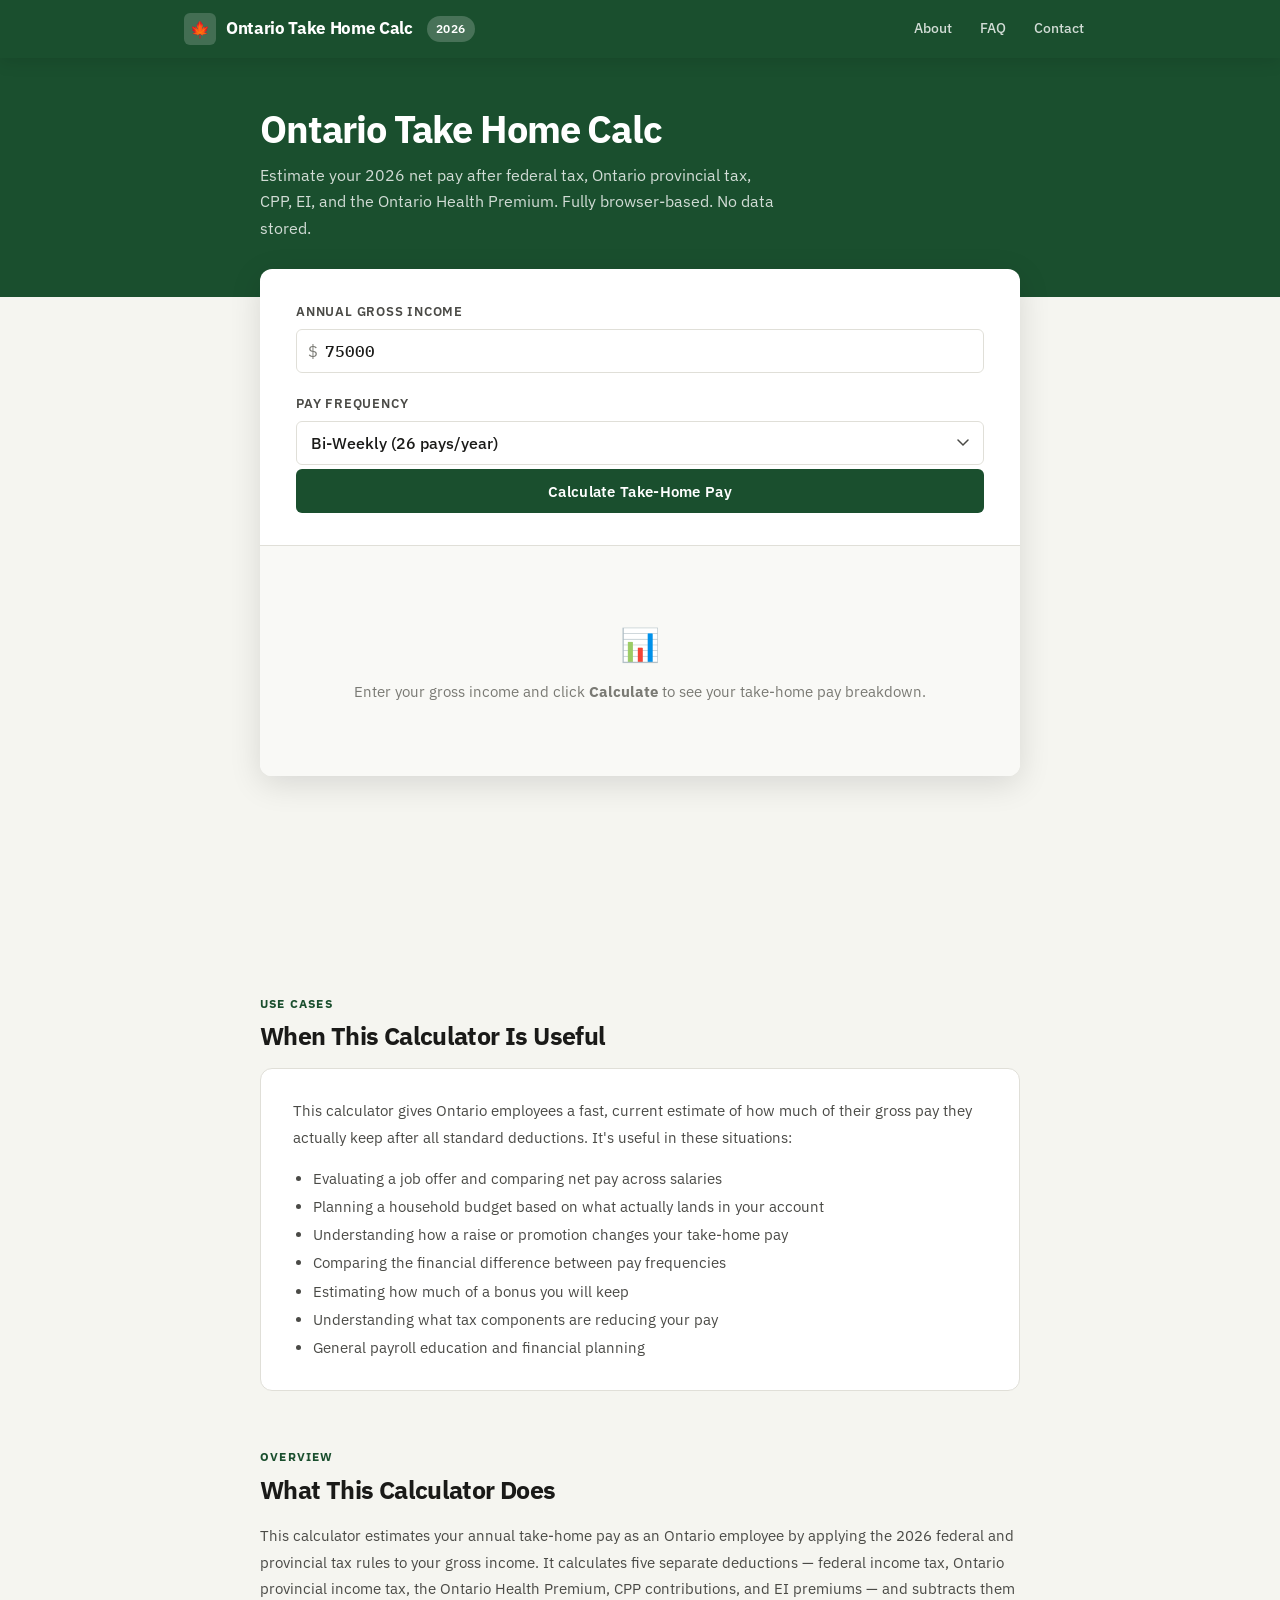
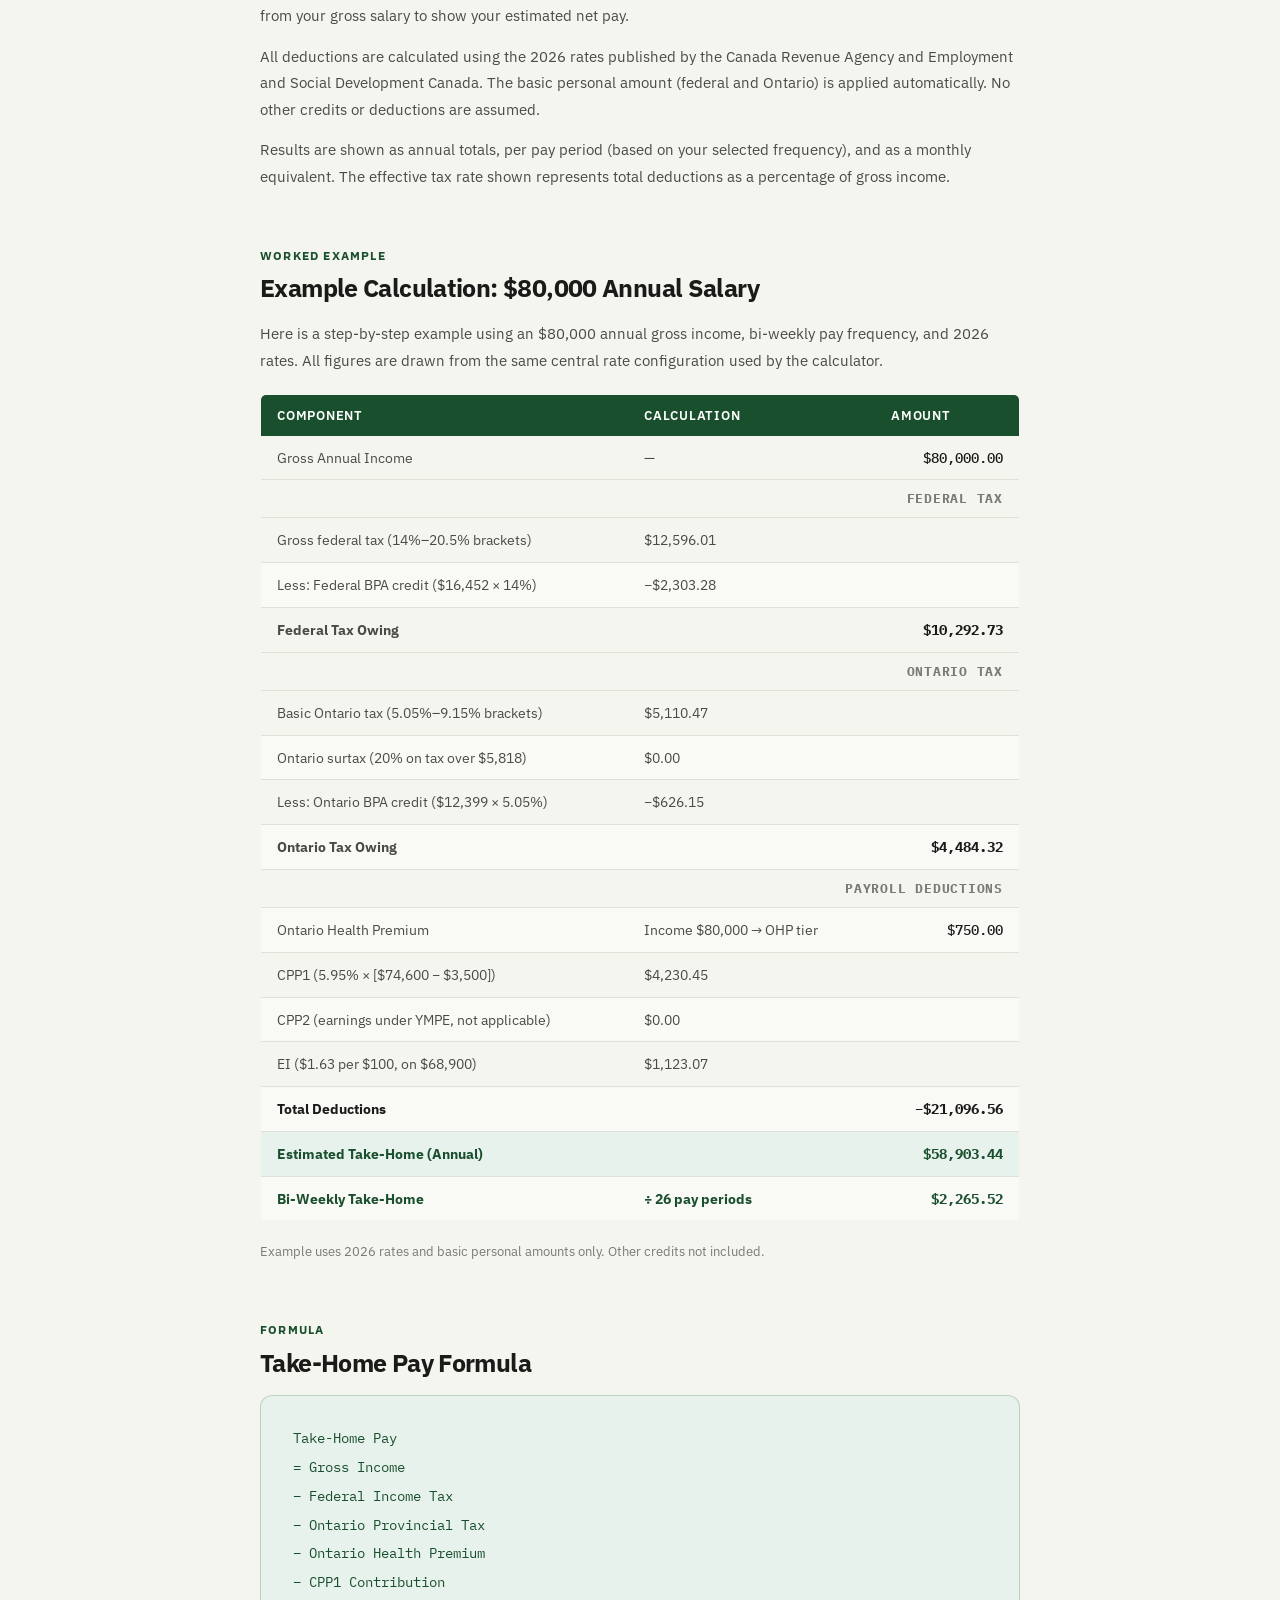
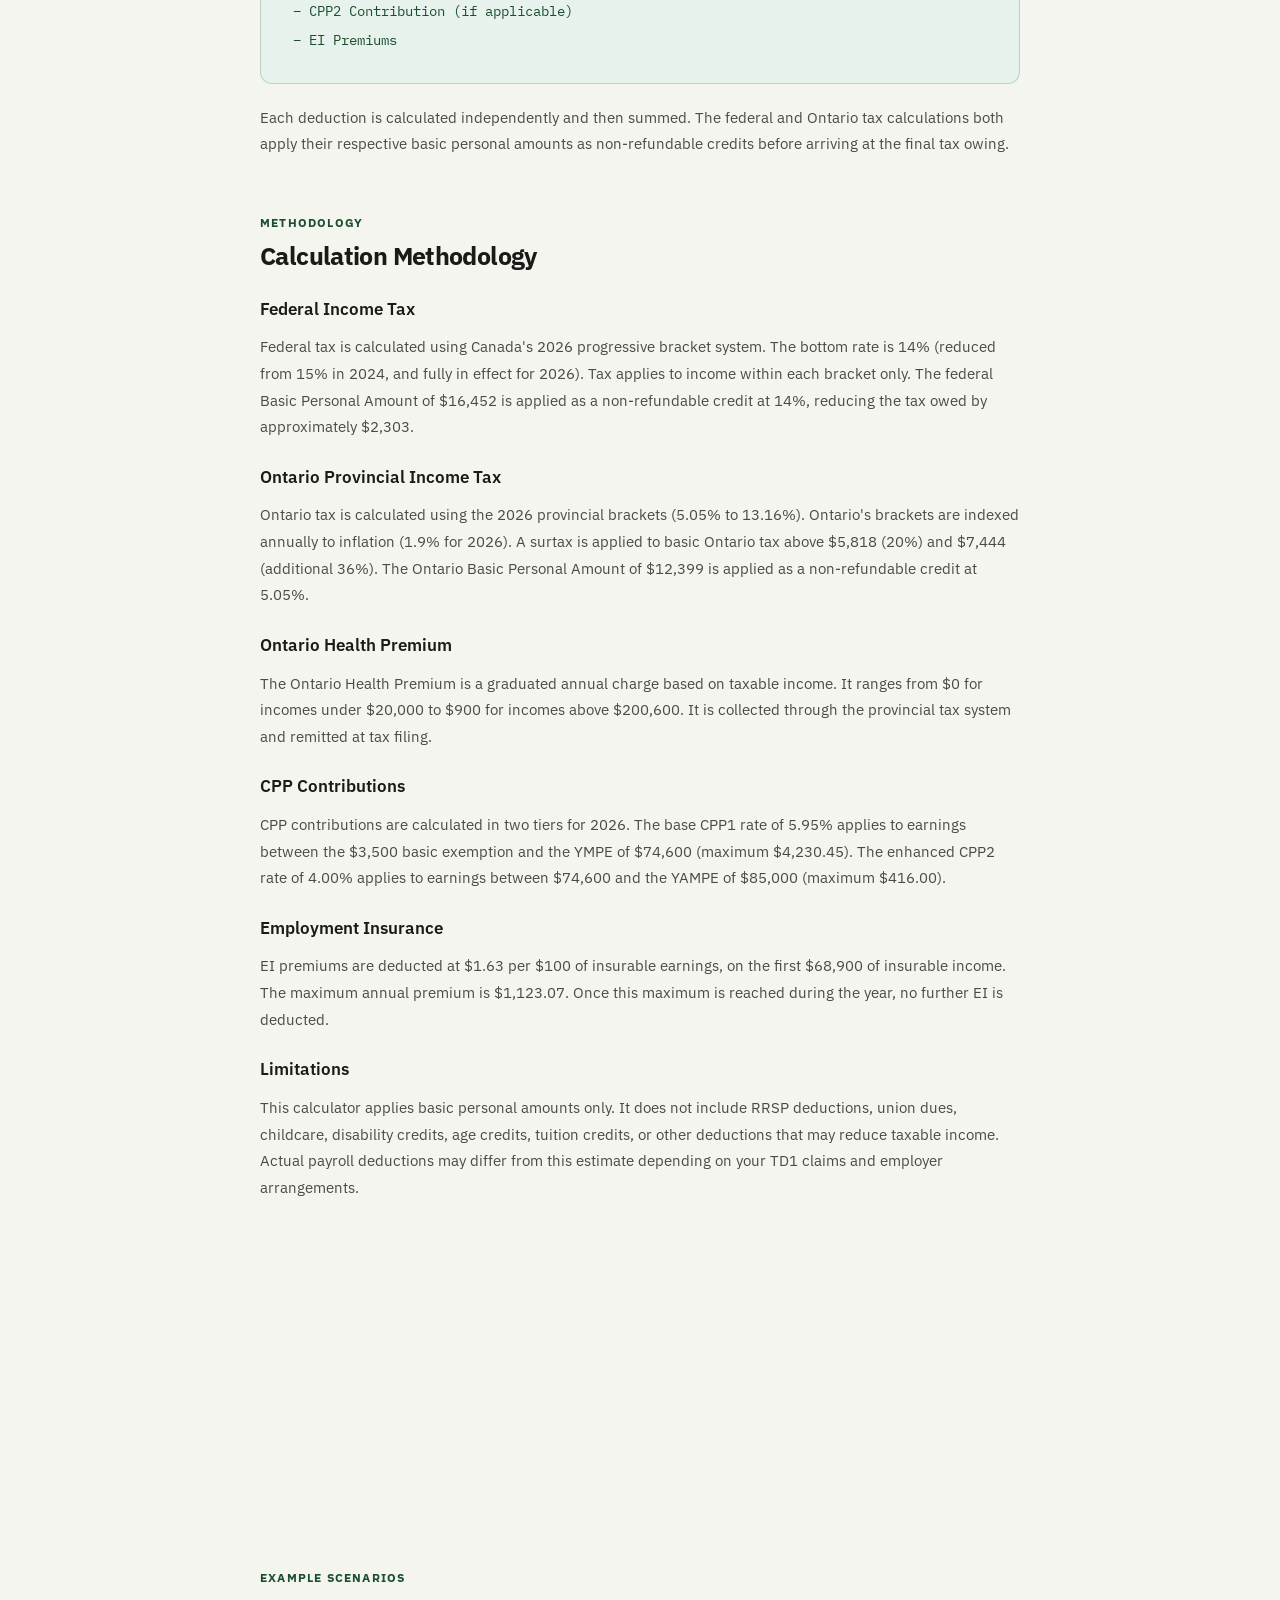
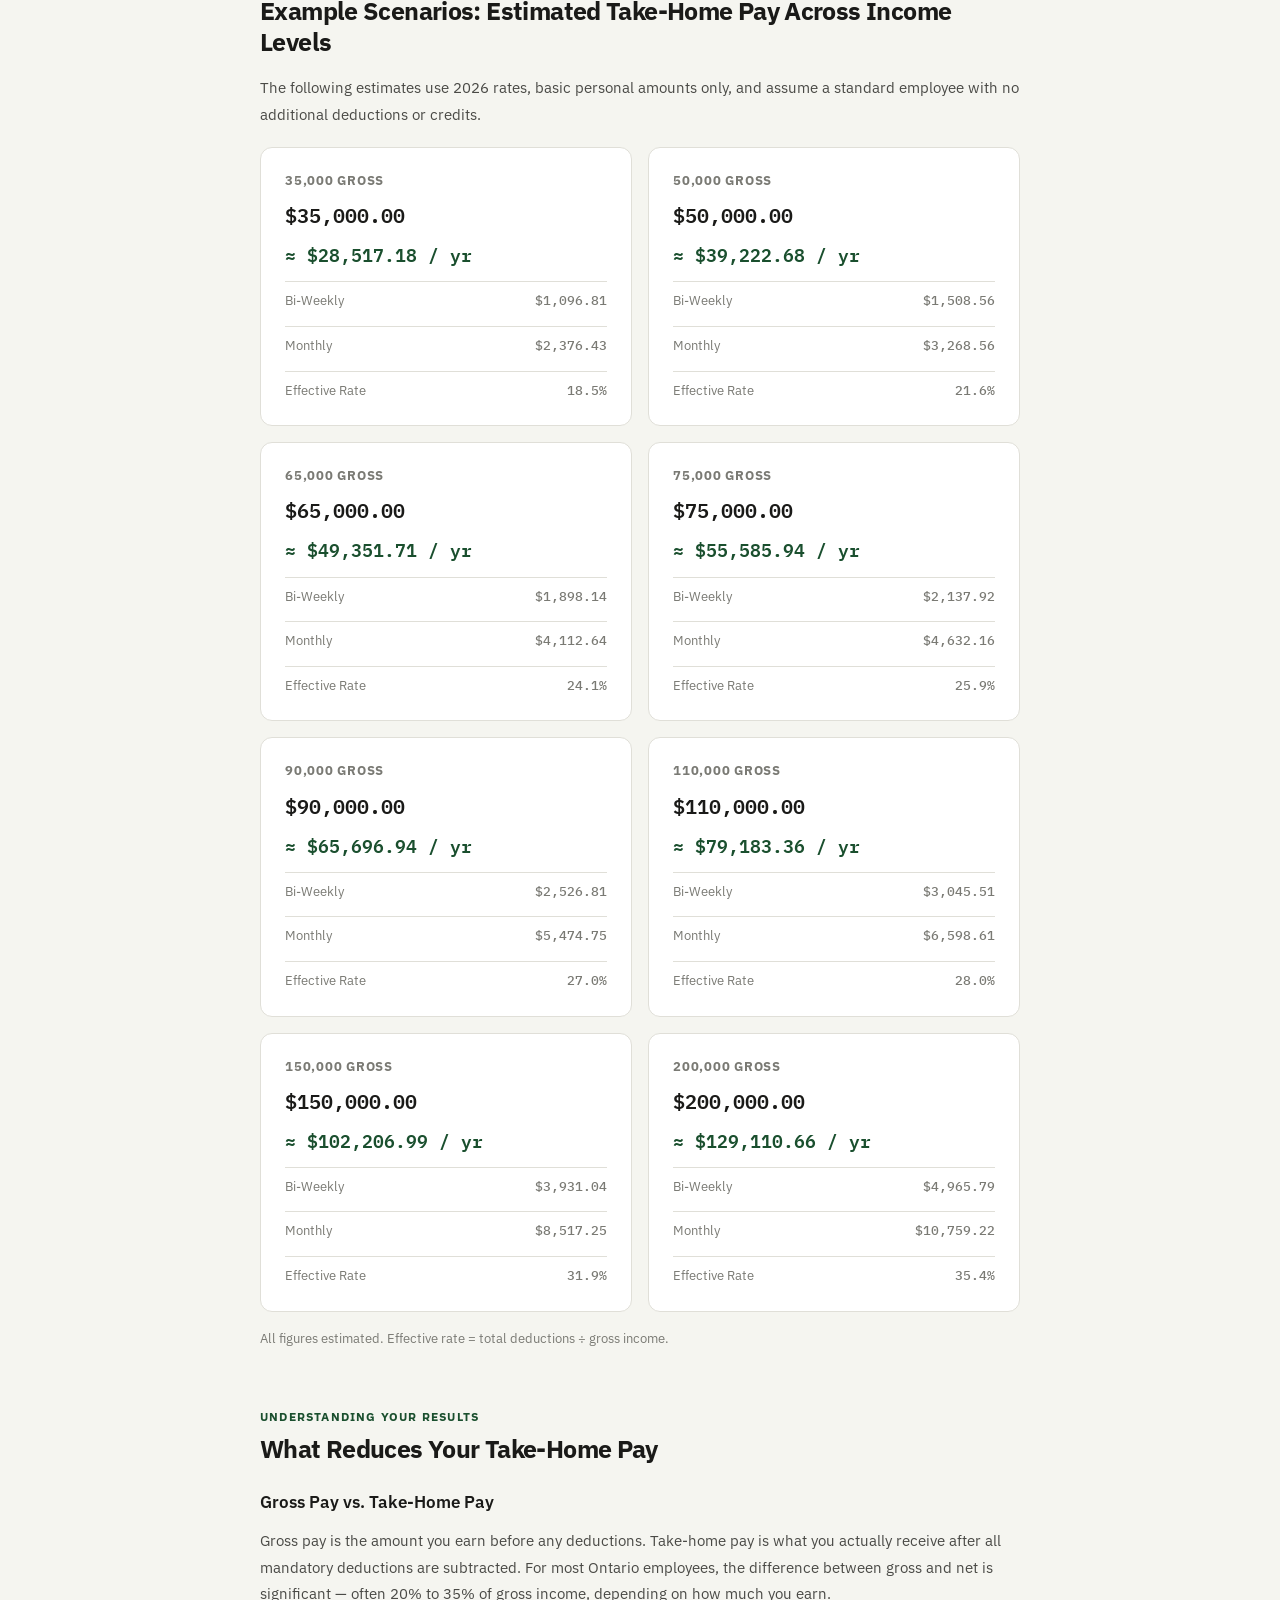
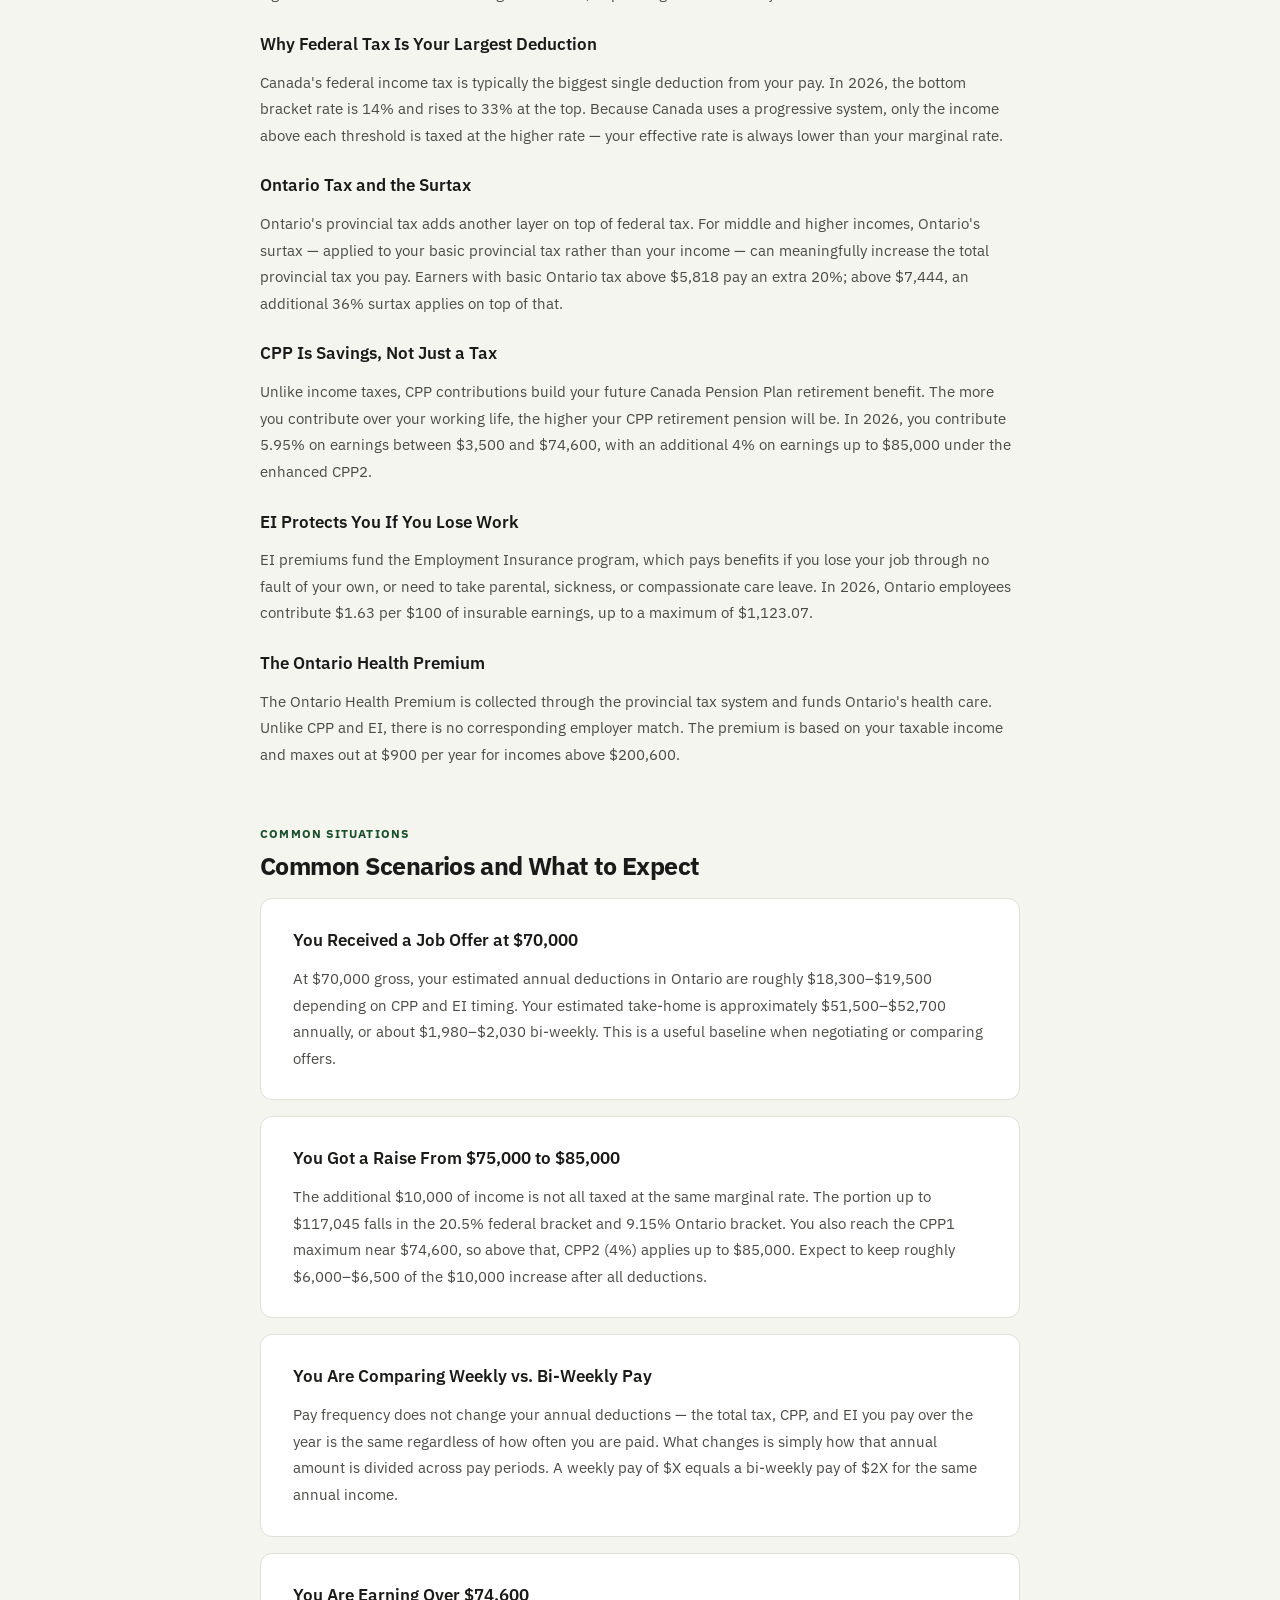
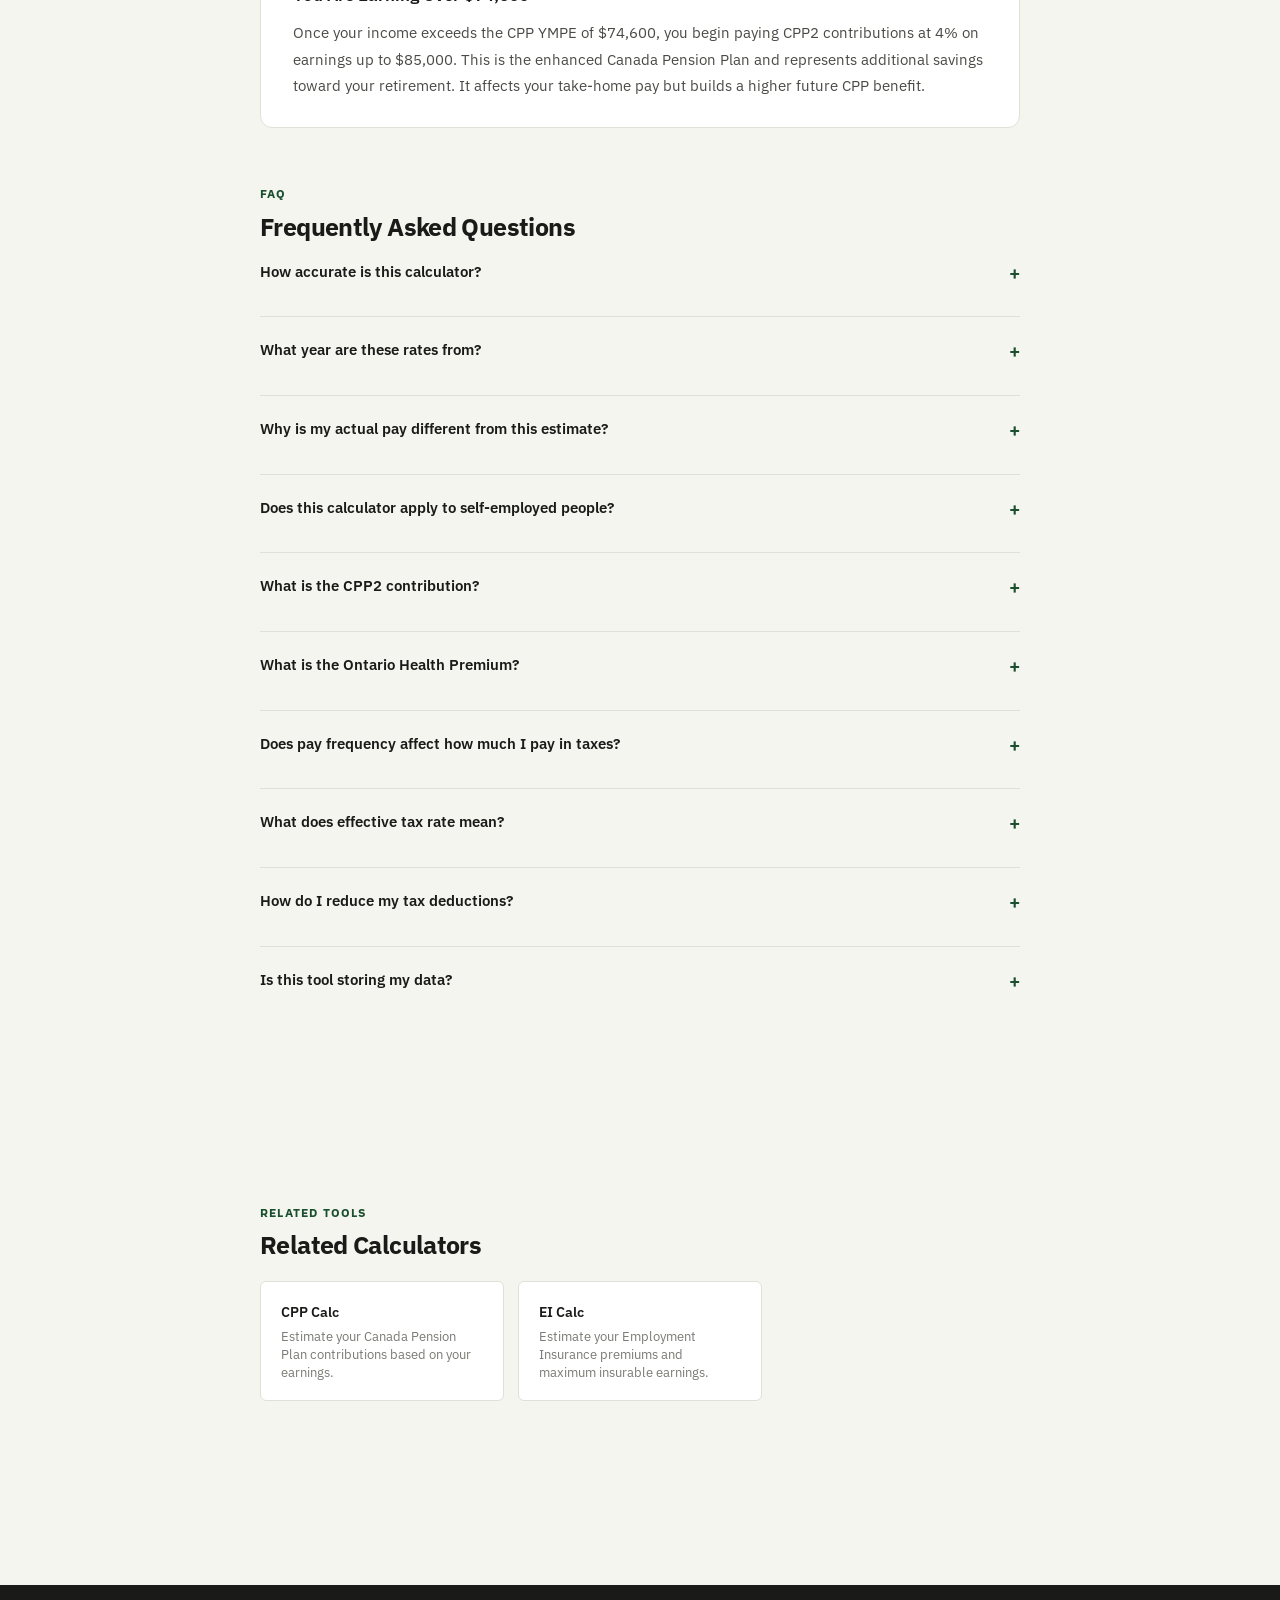
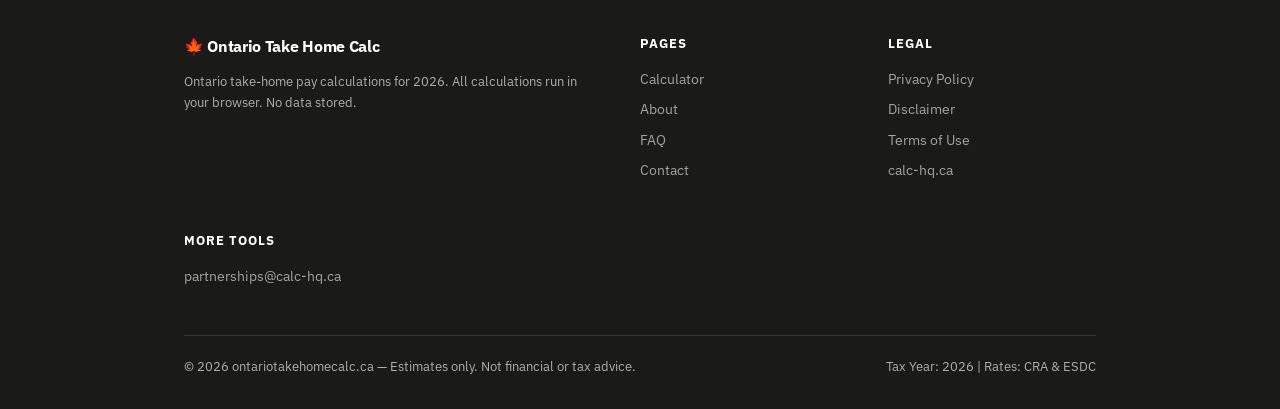
==== commit 768da74a: "updated" ====
--- a/index.html
+++ b/index.html
@@ -358,7 +358,7 @@
     <div class="footer-grid">
       <div class="footer-brand">
         <div class="logo">🍁 Ontario Take Home Calc</div>
-        <p>Free, browser-based Ontario take-home pay estimation using 2026 tax rates. No data stored.</p>
+        <p>Ontario take-home pay calculations for 2026. All calculations run in your browser. No data stored.</p>
       </div>
       <div class="footer-col">
         <h4>Pages</h4>
@@ -375,7 +375,7 @@
         <a href="https://calc-hq.ca" target="_blank" rel="noopener">calc-hq.ca</a>
       </div>
       <div class="footer-col">
-        <h4>Network</h4>
+        <h4>More Tools</h4>
         <a href="mailto:partnerships@calc-hq.ca">partnerships@calc-hq.ca</a>
       </div>
     </div>
